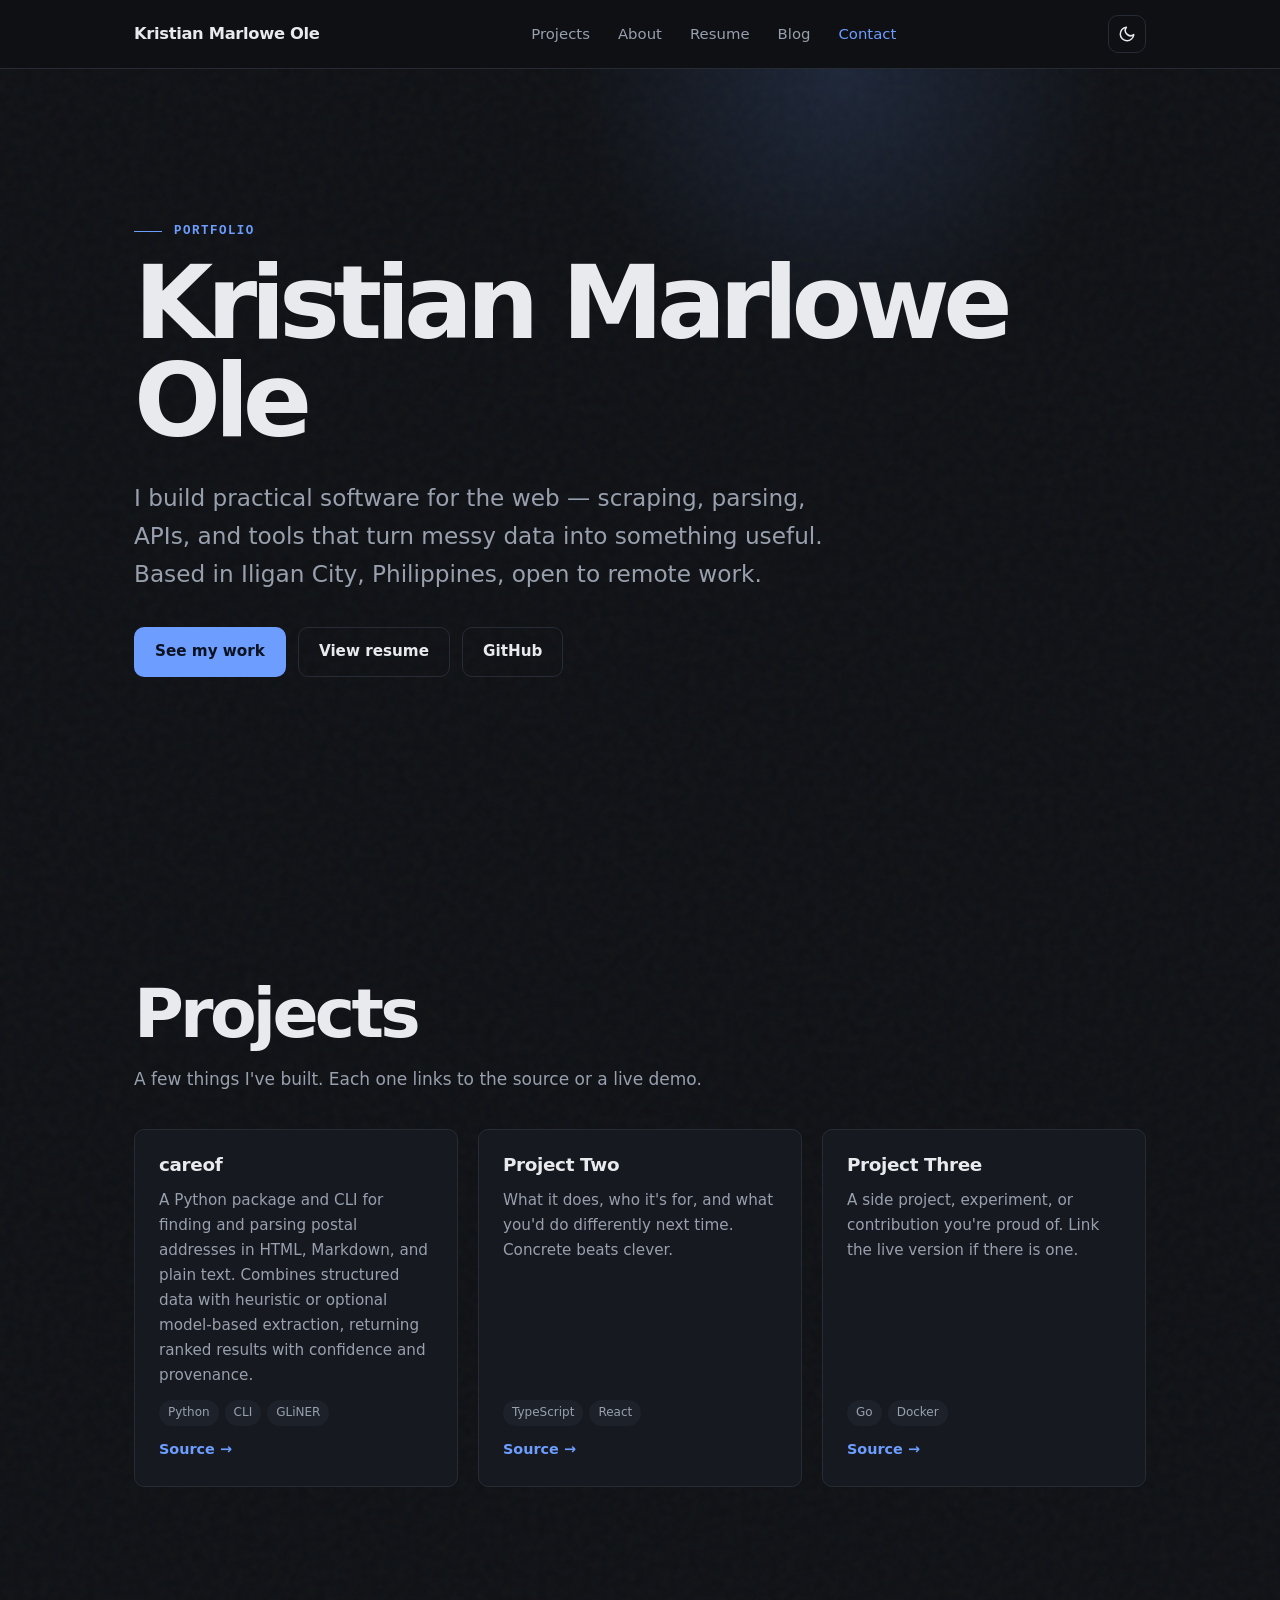
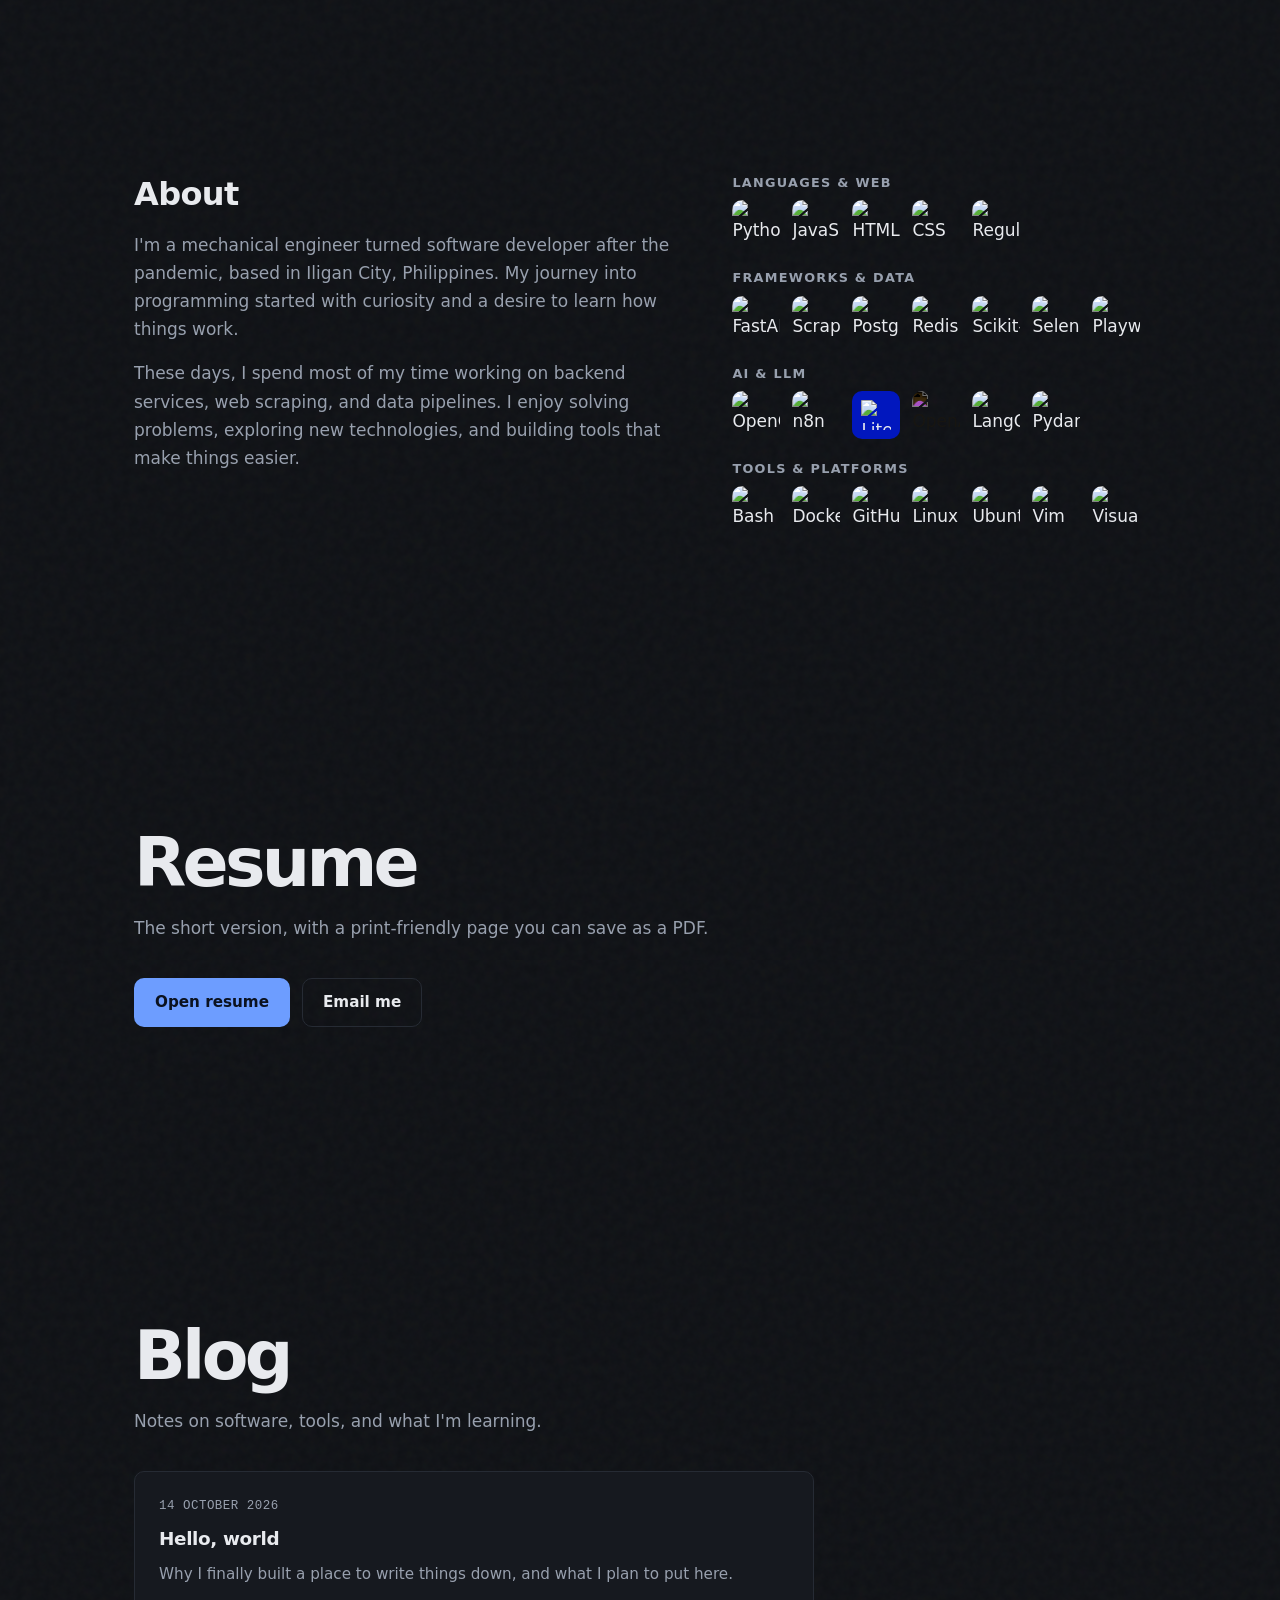
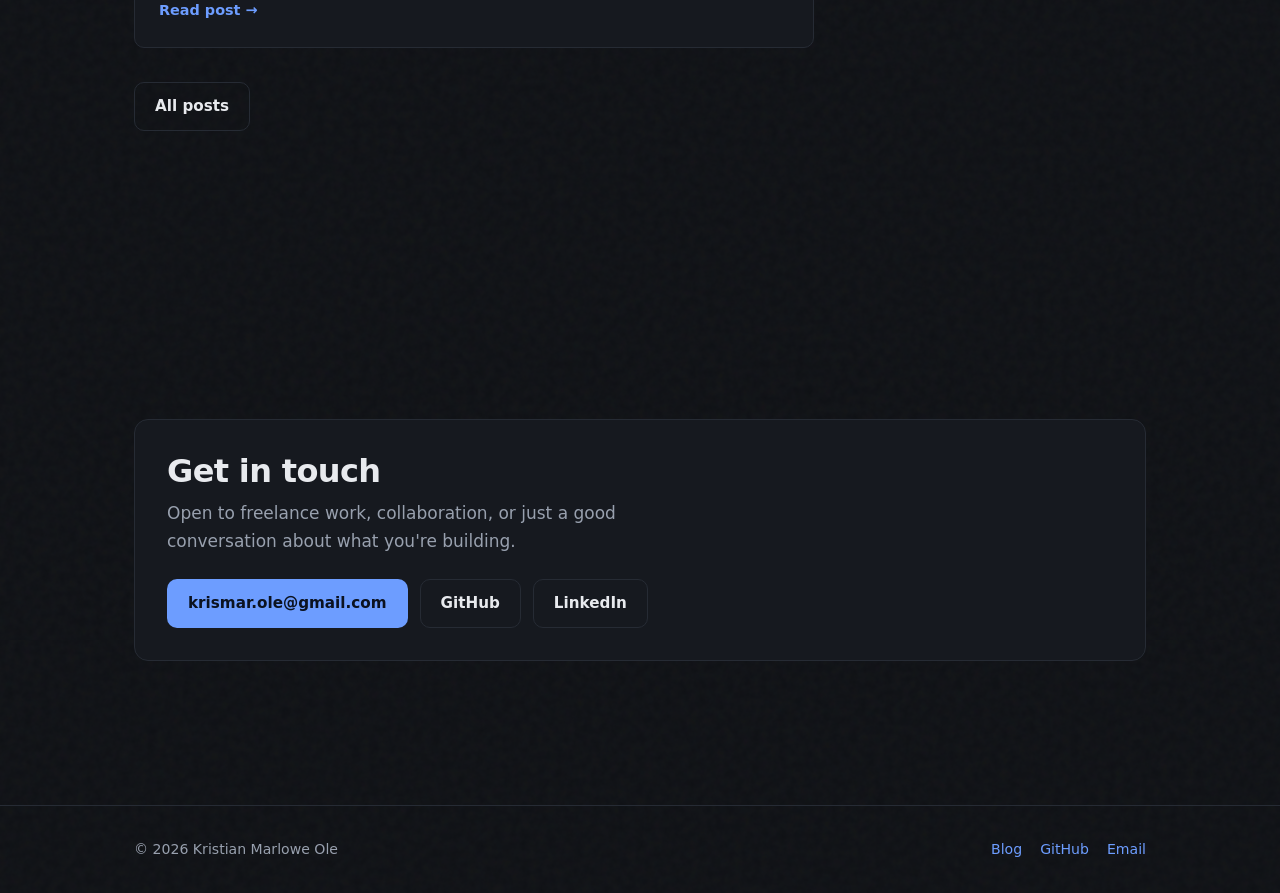
==== index.html @ 35a1bc64 "added about text" ====
<!doctype html>
<html lang="en">
  <head>
    <meta charset="utf-8" />
    <meta name="viewport" content="width=device-width, initial-scale=1" />
    <title>Kristian Marlowe Ole — Portfolio</title>
    <meta
      name="description"
      content="TODO: one sentence about what you do, for search results and link previews."
    />
    <meta name="color-scheme" content="light dark" />
    <!-- Open Graph tags make shared links look right. Update url after deploying. -->
    <meta property="og:title" content="Kristian Marlowe Ole — Portfolio" />
    <meta
      property="og:description"
      content="TODO: one sentence about what you do."
    />
    <meta property="og:type" content="website" />
    <link rel="stylesheet" href="assets/css/style.css?v=skills-ai" />
    <!-- Sets the theme before paint so dark mode doesn't flash white. -->
    <script>
      (function () {
        try {
          var stored = localStorage.getItem("theme");
          var dark = stored ? stored === "dark" : true;
          document.documentElement.setAttribute(
            "data-theme",
            dark ? "dark" : "light"
          );
        } catch (e) {
          document.documentElement.setAttribute("data-theme", "dark");
        }
      })();
    </script>
  </head>
  <body>
    <a class="skip-link" href="#main">Skip to content</a>

    <header class="site-header">
      <div class="container">
        <a class="brand" href="index.html">Kristian Marlowe Ole</a>

        <nav class="nav" id="nav" aria-label="Main">
          <a href="#projects">Projects</a>
          <a href="#about">About</a>
          <a href="#resume">Resume</a>
          <a href="#blog">Blog</a>
          <a href="#contact">Contact</a>
        </nav>

        <div class="header-tools">
          <button class="icon-button theme-toggle" type="button" aria-label="Toggle theme">
            <svg class="sun" width="18" height="18" viewBox="0 0 24 24" fill="none" stroke="currentColor" stroke-width="2" stroke-linecap="round" aria-hidden="true">
              <circle cx="12" cy="12" r="4" />
              <path d="M12 2v2M12 20v2M4.9 4.9l1.4 1.4M17.7 17.7l1.4 1.4M2 12h2M20 12h2M4.9 19.1l1.4-1.4M17.7 6.3l1.4-1.4" />
            </svg>
            <svg class="moon" width="18" height="18" viewBox="0 0 24 24" fill="none" stroke="currentColor" stroke-width="2" stroke-linecap="round" stroke-linejoin="round" aria-hidden="true">
              <path d="M21 12.8A9 9 0 1 1 11.2 3a7 7 0 0 0 9.8 9.8Z" />
            </svg>
          </button>
          <button
            class="icon-button nav-toggle"
            type="button"
            aria-expanded="false"
            aria-controls="nav"
            aria-label="Toggle menu"
          >
            <svg width="18" height="18" viewBox="0 0 24 24" fill="none" stroke="currentColor" stroke-width="2" stroke-linecap="round" aria-hidden="true">
              <path d="M3 6h18M3 12h18M3 18h18" />
            </svg>
          </button>
        </div>
      </div>
    </header>

    <main id="main">
      <!-- ============ HERO ============ -->
      <section class="hero">
        <div class="container">
          <span class="eyebrow">Portfolio</span>
          <h1>Kristian Marlowe Ole</h1>
          <p class="lede">
            I build practical software for the web — scraping, parsing, APIs,
            and tools that turn messy data into something useful. Based in
            Iligan City, Philippines, open to remote work.
          </p>
          <div class="hero-actions">
            <a class="btn btn-primary" href="#projects">See my work</a>
            <a class="btn btn-ghost" href="resume.html">View resume</a>
            <!-- TODO: point at your profile -->
            <a class="btn btn-ghost" href="https://github.com/your-username">GitHub</a>
          </div>
        </div>
      </section>

      <!-- ============ PROJECTS ============ -->
      <section class="section" id="projects">
        <div class="container">
          <div class="section-head">
            <h2>Projects</h2>
            <p>
              A few things I've built. Each one links to the source or a live
              demo.
            </p>
          </div>

          <div class="grid">
            <!-- TODO: replace the remaining example cards with real projects. -->
            <article class="card">
              <h3>
                <a href="https://github.com/bisdak/careof">
                  careof
                </a>
              </h3>
              <p>
                A Python package and CLI for finding and parsing postal
                addresses in HTML, Markdown, and plain text. Combines
                structured data with heuristic or optional model-based
                extraction, returning ranked results with confidence and
                provenance.
              </p>
              <ul class="tags">
                <li>Python</li>
                <li>CLI</li>
                <li>GLiNER</li>
              </ul>
              <div class="card-meta">
                <a class="card-link" href="https://github.com/bisdak/careof">Source →</a>
              </div>
            </article>

            <article class="card">
              <h3>
                <a href="https://github.com/your-username/project-two">
                  Project Two
                </a>
              </h3>
              <p>
                What it does, who it's for, and what you'd do differently next
                time. Concrete beats clever.
              </p>
              <ul class="tags">
                <li>TypeScript</li>
                <li>React</li>
              </ul>
              <div class="card-meta">
                <a class="card-link" href="https://github.com/your-username/project-two">Source →</a>
              </div>
            </article>

            <article class="card">
              <h3>
                <a href="https://github.com/your-username/project-three">
                  Project Three
                </a>
              </h3>
              <p>
                A side project, experiment, or contribution you're proud of.
                Link the live version if there is one.
              </p>
              <ul class="tags">
                <li>Go</li>
                <li>Docker</li>
              </ul>
              <div class="card-meta">
                <a class="card-link" href="https://github.com/your-username/project-three">Source →</a>
              </div>
            </article>
          </div>
        </div>
      </section>

      <!-- ============ ABOUT ============ -->
      <section class="section" id="about">
        <div class="container">
          <div class="about-grid">
            <div>
              <h2>About</h2>
              <!-- TODO: two short paragraphs. Where you are, what you're
                   working on, what you're learning. Skip the buzzwords. -->
              <p style="margin-top: 18px">
                I'm a mechanical engineer turned software developer after the pandemic, based in Iligan City, Philippines. 
                My journey into programming started with curiosity and a desire to learn how things work.
              </p>
              <p>
                These days, I spend most of my time working on backend services, web scraping, and data pipelines. 
                I enjoy solving problems, exploring new technologies, and building tools that make things easier.
              </p>
            </div>

            <div>
              <div class="skill-group">
                <h3>Languages &amp; web</h3>
                <ul class="skill-icons" aria-label="Languages and web technologies">
                  <li><img src="https://skillicons.dev/icons?i=py&amp;theme=dark" alt="Python" title="Python" width="48" height="48" loading="lazy" /></li>
                  <li><img src="https://skillicons.dev/icons?i=js&amp;theme=dark" alt="JavaScript" title="JavaScript" width="48" height="48" loading="lazy" /></li>
                  <li><img src="https://skillicons.dev/icons?i=html&amp;theme=dark" alt="HTML" title="HTML" width="48" height="48" loading="lazy" /></li>
                  <li><img src="https://skillicons.dev/icons?i=css&amp;theme=dark" alt="CSS" title="CSS" width="48" height="48" loading="lazy" /></li>
                  <li><img src="https://skillicons.dev/icons?i=regex&amp;theme=dark" alt="Regular expressions" title="Regular expressions" width="48" height="48" loading="lazy" /></li>
                </ul>
              </div>
              <div class="skill-group">
                <h3>Frameworks &amp; data</h3>
                <ul class="skill-icons" aria-label="Frameworks and data tools">
                  <li><img src="https://skillicons.dev/icons?i=fastapi&amp;theme=dark" alt="FastAPI" title="FastAPI" width="48" height="48" loading="lazy" /></li>
                  <li><img src="https://cdn.simpleicons.org/scrapy/60A839" alt="Scrapy" title="Scrapy" width="48" height="48" loading="lazy" /></li>
                  <li><img src="https://skillicons.dev/icons?i=postgres&amp;theme=dark" alt="PostgreSQL" title="PostgreSQL" width="48" height="48" loading="lazy" /></li>
                  <li><img src="https://skillicons.dev/icons?i=redis&amp;theme=dark" alt="Redis" title="Redis" width="48" height="48" loading="lazy" /></li>
                  <li><img src="https://skillicons.dev/icons?i=sklearn&amp;theme=dark" alt="Scikit-learn" title="Scikit-learn" width="48" height="48" loading="lazy" /></li>
                  <li><img src="https://skillicons.dev/icons?i=selenium&amp;theme=dark" alt="Selenium" title="Selenium" width="48" height="48" loading="lazy" /></li>
                  <li><img src="https://skills.syvixor.com/api/icons?i=playwright" alt="Playwright" title="Playwright" width="48" height="48" loading="lazy" /></li>
                </ul>
              </div>
              <div class="skill-group">
                <h3>AI &amp; LLM</h3>
                <ul class="skill-icons" aria-label="AI and large language model technologies">
                  <li><img src="https://cdn.simpleicons.org/opencode/ffffff" alt="OpenCode" title="OpenCode" width="48" height="48" loading="lazy" /></li>
                  <li><img src="https://cdn.simpleicons.org/n8n/EA4B71" alt="n8n" title="n8n" width="48" height="48" loading="lazy" /></li>
                  <li><img class="litellm-icon" src="https://cdn.prod.website-files.com/69eb241da3f923869c226875/6abe9abd89ce9ed7f03b0683_litellm-monogram-white.svg" alt="LiteLLM" title="LiteLLM" width="48" height="48" loading="lazy" /></li>
                  <li><img class="openai-icon" src="https://cdn.jsdelivr.net/npm/bootstrap-icons@1.13.1/icons/openai.svg" alt="OpenAI" title="OpenAI" width="48" height="48" loading="lazy" /></li>
                  <li><img src="https://cdn.simpleicons.org/langchain/7FC8FF" alt="LangChain" title="LangChain" width="48" height="48" loading="lazy" /></li>
                  <li><img src="https://cdn.simpleicons.org/pydantic/E92063" alt="Pydantic" title="Pydantic" width="48" height="48" loading="lazy" /></li>
                </ul>
              </div>
              <div class="skill-group">
                <h3>Tools &amp; platforms</h3>
                <ul class="skill-icons" aria-label="Tools and platforms">
                  <li><img src="https://skillicons.dev/icons?i=bash&amp;theme=dark" alt="Bash" title="Bash" width="48" height="48" loading="lazy" /></li>
                  <li><img src="https://skillicons.dev/icons?i=docker&amp;theme=dark" alt="Docker" title="Docker" width="48" height="48" loading="lazy" /></li>
                  <li><img src="https://skillicons.dev/icons?i=github&amp;theme=dark" alt="GitHub" title="GitHub" width="48" height="48" loading="lazy" /></li>
                  <li><img src="https://skillicons.dev/icons?i=linux&amp;theme=dark" alt="Linux" title="Linux" width="48" height="48" loading="lazy" /></li>
                  <li><img src="https://skillicons.dev/icons?i=ubuntu&amp;theme=dark" alt="Ubuntu" title="Ubuntu" width="48" height="48" loading="lazy" /></li>
                  <li><img src="https://skillicons.dev/icons?i=vim&amp;theme=dark" alt="Vim" title="Vim" width="48" height="48" loading="lazy" /></li>
                  <li><img src="https://skillicons.dev/icons?i=vscode&amp;theme=dark" alt="Visual Studio Code" title="Visual Studio Code" width="48" height="48" loading="lazy" /></li>
                </ul>
              </div>
            </div>
          </div>
        </div>
      </section>

      <!-- ============ RESUME ============ -->
      <section class="section" id="resume">
        <div class="container">
          <div class="section-head">
            <h2>Resume</h2>
            <p>
              The short version, with a print-friendly page you can save as a
              PDF.
            </p>
          </div>
          <div class="hero-actions" style="margin-top: 0">
            <a class="btn btn-primary" href="resume.html">Open resume</a>
            <a class="btn btn-ghost" href="mailto:you@example.com">Email me</a>
          </div>
        </div>
      </section>

      <!-- ============ BLOG ============ -->
      <section class="section" id="blog">
        <div class="container">
          <div class="section-head">
            <h2>Blog</h2>
            <p>Notes on software, tools, and what I'm learning.</p>
          </div>
          <article class="card blog-preview">
            <span class="post-date">14 October 2026</span>
            <h3><a href="blog/posts/hello-world.html">Hello, world</a></h3>
            <p>
              Why I finally built a place to write things down, and what I plan
              to put here.
            </p>
            <div class="card-meta">
              <a class="card-link" href="blog/posts/hello-world.html">Read post →</a>
            </div>
          </article>
          <div class="hero-actions">
            <a class="btn btn-ghost" href="blog/index.html">All posts</a>
          </div>
        </div>
      </section>

      <!-- ============ CONTACT ============ -->
      <section class="section" id="contact">
        <div class="container">
          <div class="contact-box">
            <div>
              <h2>Get in touch</h2>
              <p>
                Open to freelance work, collaboration, or just a good
                conversation about what you're building.
              </p>
            </div>
            <div class="hero-actions" style="margin-top: 0">
              <!-- TODO: your real email and profile links -->
              <a class="btn btn-primary" href="mailto:krismar.ole@gmail.com">krismar.ole@gmail.com</a>
              <a class="btn btn-ghost" href="https://github.com/bisdak/" target="_blank" rel="noopener noreferrer">GitHub</a>
              <a class="btn btn-ghost" href="https://www.linkedin.com/in/kristian-marlowe-ole/" target="_blank" rel="noopener noreferrer">LinkedIn</a>
            </div>
          </div>
        </div>
      </section>
    </main>

    <footer class="site-footer">
      <div class="container">
        <p>© <span data-year>2026</span> Kristian Marlowe Ole</p>
        <div class="footer-links">
          <a href="#blog">Blog</a>
          <a href="https://github.com/bisdak/" target="_blank" rel="noopener noreferrer">GitHub</a>
          <a href="mailto:krismar.ole@gmail.com">Email</a>
        </div>
      </div>
    </footer>

    <script src="assets/js/main.js"></script>
  </body>
</html>
---- assets/css/style.css ----
/* ==========================================================================
   Portfolio — global styles
   Change the colours in :root and the whole site follows.
   ========================================================================== */

:root {
  --bg: #ffffff;
  --surface: #f7f8fa;
  --surface-2: #eceef2;
  --text: #14161a;
  --muted: #5b6270;
  --border: #e3e6eb;
  --accent: #2563eb;
  --accent-contrast: #ffffff;
  --accent-soft: rgba(37, 99, 235, 0.12);
  --shadow: 0 1px 2px rgba(16, 24, 40, 0.06), 0 10px 30px rgba(16, 24, 40, 0.07);
  --radius: 14px;
  --max: 1060px;
  --font: ui-sans-serif, system-ui, -apple-system, "Segoe UI", Roboto,
    Helvetica, Arial, sans-serif;
  --mono: ui-monospace, SFMono-Regular, "SF Mono", Menlo, Consolas, monospace;
  color-scheme: light;
}

html[data-theme="dark"] {
  --bg: #0e1014;
  --surface: #16191f;
  --surface-2: #1d2129;
  --text: #e8eaee;
  --muted: #98a0ae;
  --border: #262b34;
  --accent: #6d9dff;
  --accent-contrast: #0b1220;
  --accent-soft: rgba(109, 157, 255, 0.15);
  --shadow: 0 1px 2px rgba(0, 0, 0, 0.4), 0 12px 34px rgba(0, 0, 0, 0.45);
  color-scheme: dark;
}

/* ---------- reset ---------- */

*,
*::before,
*::after {
  box-sizing: border-box;
}

* {
  margin: 0;
}

html {
  scroll-behavior: smooth;
  scroll-padding-top: 88px;
}

body {
  font-family: var(--font);
  font-size: 17px;
  line-height: 1.65;
  color: var(--text);
  background: var(--bg);
  background-image: url("data:image/svg+xml,%3Csvg xmlns='http://www.w3.org/2000/svg' viewBox='0 0 180 180'%3E%3Cfilter id='n'%3E%3CfeTurbulence type='fractalNoise' baseFrequency='.8' numOctaves='3' stitchTiles='stitch'/%3E%3C/filter%3E%3Crect width='100%25' height='100%25' filter='url(%23n)' opacity='.035'/%3E%3C/svg%3E");
  -webkit-font-smoothing: antialiased;
  text-rendering: optimizeLegibility;
}

img,
svg {
  display: block;
  max-width: 100%;
}

a {
  color: var(--accent);
  text-decoration: none;
}

a:hover {
  text-decoration: underline;
  text-underline-offset: 3px;
}

:focus-visible {
  outline: 2px solid var(--accent);
  outline-offset: 3px;
  border-radius: 6px;
}

h1,
h2,
h3 {
  line-height: 1.2;
  letter-spacing: -0.02em;
  font-weight: 700;
}

h1 {
  font-size: clamp(2.3rem, 6vw, 3.6rem);
}

h2 {
  font-size: clamp(1.5rem, 3.4vw, 2rem);
}

h3 {
  font-size: 1.15rem;
}

/* ---------- layout ---------- */

.container {
  width: 100%;
  max-width: var(--max);
  margin-inline: auto;
  padding-inline: 24px;
}

.section {
  padding-block: clamp(88px, 12vw, 144px);
}

.section.reveal-pending {
  opacity: 0;
  transform: translateY(24px);
  transition: opacity 0.6s ease, transform 0.6s ease;
}

.section.reveal-pending.is-visible {
  opacity: 1;
  transform: translateY(0);
}

@media (prefers-reduced-motion: reduce) {
  .section.reveal-pending {
    opacity: 1;
    transform: none;
    transition: none;
  }
}

.section-head {
  max-width: 620px;
  margin-bottom: 36px;
}

.section-head p {
  color: var(--muted);
  margin-top: 10px;
}

.section-head h2 {
  font-size: clamp(2.4rem, 6vw, 4.25rem);
  letter-spacing: -0.055em;
}

.eyebrow {
  display: inline-block;
  font-size: 0.78rem;
  font-weight: 600;
  letter-spacing: 0.12em;
  text-transform: uppercase;
  color: var(--accent);
  margin-bottom: 12px;
}

.skip-link {
  position: absolute;
  left: -9999px;
  top: 12px;
  z-index: 100;
  background: var(--bg);
  border: 1px solid var(--border);
  padding: 10px 16px;
  border-radius: 8px;
}

.skip-link:focus {
  left: 24px;
}

/* ---------- header ---------- */

.site-header {
  position: sticky;
  top: 0;
  z-index: 50;
  background: color-mix(in srgb, var(--bg) 82%, transparent);
  backdrop-filter: blur(12px);
  border-bottom: 1px solid var(--border);
}

.site-header .container {
  display: flex;
  align-items: center;
  justify-content: space-between;
  gap: 16px;
  min-height: 68px;
}

.brand {
  font-weight: 700;
  letter-spacing: -0.02em;
  color: var(--text);
  font-size: 1.02rem;
}

.brand:hover {
  text-decoration: none;
  color: var(--accent);
}

.nav {
  display: flex;
  align-items: center;
  gap: 4px;
}

.nav a {
  color: var(--muted);
  font-size: 0.93rem;
  font-weight: 500;
  padding: 8px 12px;
  border-radius: 8px;
}

.nav a:hover {
  color: var(--text);
  background: var(--surface);
  text-decoration: none;
}

.nav a[aria-current="page"],
.nav a.is-active {
  color: var(--accent);
}

.header-tools {
  display: flex;
  align-items: center;
  gap: 8px;
}

.icon-button {
  display: inline-grid;
  place-items: center;
  width: 38px;
  height: 38px;
  border: 1px solid var(--border);
  border-radius: 10px;
  background: var(--bg);
  color: var(--text);
  cursor: pointer;
  transition: background 0.15s ease, border-color 0.15s ease;
}

.icon-button:hover {
  background: var(--surface);
}

.theme-toggle .moon {
  display: none;
}

html[data-theme="dark"] .theme-toggle .moon {
  display: block;
}

html[data-theme="dark"] .theme-toggle .sun {
  display: none;
}

.nav-toggle {
  display: none;
}

/* ---------- hero ---------- */

.hero {
  display: grid;
  align-items: center;
  min-height: min(760px, calc(100svh - 68px));
  padding-block: clamp(88px, 12vw, 150px);
  position: relative;
  overflow: hidden;
}

.hero::after {
  content: "";
  position: absolute;
  inset: -40% 10% auto auto;
  width: 620px;
  height: 620px;
  background: radial-gradient(circle, var(--accent-soft), transparent 62%);
  pointer-events: none;
  z-index: -1;
}

.hero .container {
  position: relative;
}

.hero .eyebrow {
  display: flex;
  align-items: center;
  gap: 12px;
  font-family: var(--mono);
}

.hero .eyebrow::before {
  content: "";
  width: 28px;
  height: 1px;
  background: currentColor;
}

.hero h1 {
  max-width: 14ch;
  font-size: clamp(3.2rem, 8vw, 7rem);
  line-height: 0.96;
  letter-spacing: -0.065em;
}

.hero p.lede {
  font-size: clamp(1.15rem, 2.2vw, 1.45rem);
  color: var(--muted);
  max-width: 48ch;
  margin-top: 28px;
}

.hero-actions {
  display: flex;
  flex-wrap: wrap;
  gap: 12px;
  margin-top: 34px;
}

/* ---------- buttons ---------- */

.btn {
  display: inline-flex;
  align-items: center;
  justify-content: center;
  gap: 8px;
  padding: 11px 20px;
  border-radius: 10px;
  border: 1px solid transparent;
  font-size: 0.95rem;
  font-weight: 600;
  cursor: pointer;
  transition: transform 0.15s ease, background 0.15s ease, border-color 0.15s ease;
}

.btn:hover {
  text-decoration: none;
  transform: translateY(-1px);
}

.btn-primary {
  background: var(--accent);
  color: var(--accent-contrast);
}

.btn-primary:hover {
  filter: brightness(1.06);
}

.btn-ghost {
  background: transparent;
  color: var(--text);
  border-color: var(--border);
}

.btn-ghost:hover {
  background: var(--surface);
}

/* ---------- cards ---------- */

.grid {
  display: grid;
  gap: 20px;
  grid-template-columns: repeat(auto-fit, minmax(280px, 1fr));
}

.card {
  display: flex;
  flex-direction: column;
  gap: 12px;
  padding: 24px;
  background: var(--surface);
  border: 1px solid var(--border);
  border-radius: 10px;
  transition: transform 0.18s ease, box-shadow 0.18s ease, border-color 0.18s ease;
}

.card:hover {
  transform: translateY(-3px);
  box-shadow: var(--shadow);
  border-color: color-mix(in srgb, var(--accent) 35%, var(--border));
}

.blog-preview {
  max-width: 680px;
}

.card h3 a {
  color: var(--text);
}

.card h3 a:hover {
  color: var(--accent);
  text-decoration: none;
}

.card p {
  color: var(--muted);
  font-size: 0.95rem;
  flex: 1;
}

.card-meta {
  display: flex;
  flex-wrap: wrap;
  align-items: center;
  gap: 8px;
  font-size: 0.8rem;
  color: var(--muted);
}

.tags {
  display: flex;
  flex-wrap: wrap;
  gap: 6px;
  list-style: none;
  padding: 0;
}

.tags li {
  font-size: 0.75rem;
  font-weight: 500;
  padding: 3px 9px;
  border-radius: 999px;
  background: var(--surface-2);
  color: var(--muted);
}

.card-link {
  font-size: 0.9rem;
  font-weight: 600;
}

/* ---------- about ---------- */

.about-grid {
  display: grid;
  gap: 40px;
  grid-template-columns: 1.35fr 1fr;
  align-items: start;
}

.about-grid p + p {
  margin-top: 16px;
}

.about-grid p {
  color: var(--muted);
}

.skill-group + .skill-group {
  margin-top: 22px;
}

.skill-group h3 {
  font-size: 0.8rem;
  text-transform: uppercase;
  letter-spacing: 0.1em;
  color: var(--muted);
  margin-bottom: 10px;
}

.skill-icons {
  display: flex;
  flex-wrap: wrap;
  gap: 12px;
  list-style: none;
  padding: 0;
}

.skill-icons li,
.skill-icons img {
  width: 48px;
  height: 48px;
}

.skill-icons img {
  border-radius: 10px;
  transition: transform 0.18s ease;
}

.skill-icons img:hover {
  transform: translateY(-3px);
}

html[data-theme="dark"] .skill-icons img.openai-icon {
  filter: invert(1);
}

.skill-icons img.litellm-icon {
  background: #0117be;
  object-fit: contain;
  padding: 9px;
}

/* ---------- contact ---------- */

.contact-box {
  display: flex;
  flex-wrap: wrap;
  align-items: center;
  justify-content: space-between;
  gap: 24px;
  padding: 32px;
  border: 1px solid var(--border);
  border-radius: var(--radius);
  background: var(--surface);
}

.contact-box p {
  color: var(--muted);
  margin-top: 8px;
  max-width: 46ch;
}

/* ---------- footer ---------- */

.site-footer {
  border-top: 1px solid var(--border);
  padding-block: 32px;
  font-size: 0.88rem;
  color: var(--muted);
}

.site-footer .container {
  display: flex;
  flex-wrap: wrap;
  gap: 12px 24px;
  align-items: center;
  justify-content: space-between;
}

.footer-links {
  display: flex;
  gap: 18px;
}

/* ---------- blog list ---------- */

.post-list {
  list-style: none;
  padding: 0;
  display: grid;
  gap: 4px;
}

.post-item {
  border-bottom: 1px solid var(--border);
}

.post-item a {
  display: block;
  padding: 22px 4px;
  color: inherit;
}

.post-item a:hover {
  text-decoration: none;
}

.post-item h2 {
  font-size: 1.2rem;
  letter-spacing: -0.01em;
}

.post-item a:hover h2 {
  color: var(--accent);
}

.post-item p {
  color: var(--muted);
  font-size: 0.94rem;
  margin-top: 6px;
}

.post-date {
  font-family: var(--mono);
  font-size: 0.78rem;
  color: var(--muted);
  text-transform: uppercase;
  letter-spacing: 0.04em;
}

.empty-state {
  color: var(--muted);
  padding: 24px 0;
}

/* ---------- article prose ---------- */

.article {
  max-width: 720px;
  margin-inline: auto;
  padding-block: 64px 96px;
}

.article-header {
  margin-bottom: 40px;
  padding-bottom: 24px;
  border-bottom: 1px solid var(--border);
}

.article-header h1 {
  font-size: clamp(1.9rem, 4.6vw, 2.7rem);
  margin-top: 10px;
}

.prose > * + * {
  margin-top: 1.15em;
}

.prose h2 {
  font-size: 1.4rem;
  margin-top: 2em;
}

.prose h3 {
  font-size: 1.1rem;
  margin-top: 1.6em;
}

.prose ul,
.prose ol {
  padding-left: 1.3em;
}

.prose li + li {
  margin-top: 0.4em;
}

.prose blockquote {
  border-left: 3px solid var(--accent);
  padding-left: 18px;
  color: var(--muted);
  font-style: italic;
}

.prose code {
  font-family: var(--mono);
  font-size: 0.88em;
  background: var(--surface-2);
  padding: 2px 6px;
  border-radius: 5px;
}

.prose pre {
  background: var(--surface-2);
  border: 1px solid var(--border);
  border-radius: 10px;
  padding: 16px;
  overflow-x: auto;
}

.prose pre code {
  background: none;
  padding: 0;
}

.prose img {
  border-radius: 10px;
  border: 1px solid var(--border);
}

.back-link {
  display: inline-block;
  font-size: 0.9rem;
  font-weight: 500;
  margin-bottom: 24px;
}

/* ---------- resume ---------- */

.resume {
  max-width: 820px;
  margin-inline: auto;
  padding-block: 56px 80px;
}

.resume h1 {
  font-size: 2rem;
}

.resume-contact {
  color: var(--muted);
  font-size: 0.92rem;
  margin-top: 8px;
}

.resume-block {
  margin-top: 36px;
}

.resume-block > h2 {
  font-size: 0.82rem;
  text-transform: uppercase;
  letter-spacing: 0.12em;
  color: var(--muted);
  padding-bottom: 8px;
  border-bottom: 1px solid var(--border);
  margin-bottom: 18px;
}

.resume-entry + .resume-entry {
  margin-top: 20px;
}

.resume-entry-head {
  display: flex;
  flex-wrap: wrap;
  justify-content: space-between;
  gap: 4px 16px;
  align-items: baseline;
}

.resume-entry-head strong {
  font-size: 1rem;
}

.resume-entry-head span {
  font-family: var(--mono);
  font-size: 0.78rem;
  color: var(--muted);
}

.resume-entry p {
  color: var(--muted);
  font-size: 0.94rem;
  margin-top: 4px;
}

.resume-entry ul {
  color: var(--muted);
  font-size: 0.94rem;
  margin-top: 6px;
  padding-left: 1.2em;
}

/* ---------- print ---------- */

@media print {
  .site-header,
  .site-footer,
  .no-print,
  .hero::after {
    display: none !important;
  }

  html,
  body {
    background: #fff !important;
    color: #000 !important;
    font-size: 11.5pt;
  }

  .container,
  .resume {
    max-width: none;
    padding: 0;
    margin: 0;
  }

  .resume {
    padding-block: 0;
  }

  a {
    color: #000;
    text-decoration: none;
  }

  .resume-block {
    margin-top: 18px;
    break-inside: avoid;
  }

  .resume-entry {
    break-inside: avoid;
  }
}

/* ---------- responsive ---------- */

@media (max-width: 820px) {
  .about-grid {
    grid-template-columns: 1fr;
  }

  .nav-toggle {
    display: inline-grid;
  }

  .nav {
    position: absolute;
    top: 100%;
    left: 0;
    right: 0;
    flex-direction: column;
    align-items: stretch;
    gap: 2px;
    padding: 12px 24px 18px;
    background: var(--bg);
    border-bottom: 1px solid var(--border);
    display: none;
  }

  .nav.is-open {
    display: flex;
  }

  .nav a {
    padding: 11px 12px;
  }

  .section {
    padding-block: 64px;
  }

  .contact-box {
    padding: 24px;
  }
}

@media (prefers-reduced-motion: reduce) {
  html {
    scroll-behavior: auto;
  }

  *,
  *::before,
  *::after {
    animation-duration: 0.01ms !important;
    transition-duration: 0.01ms !important;
  }
}
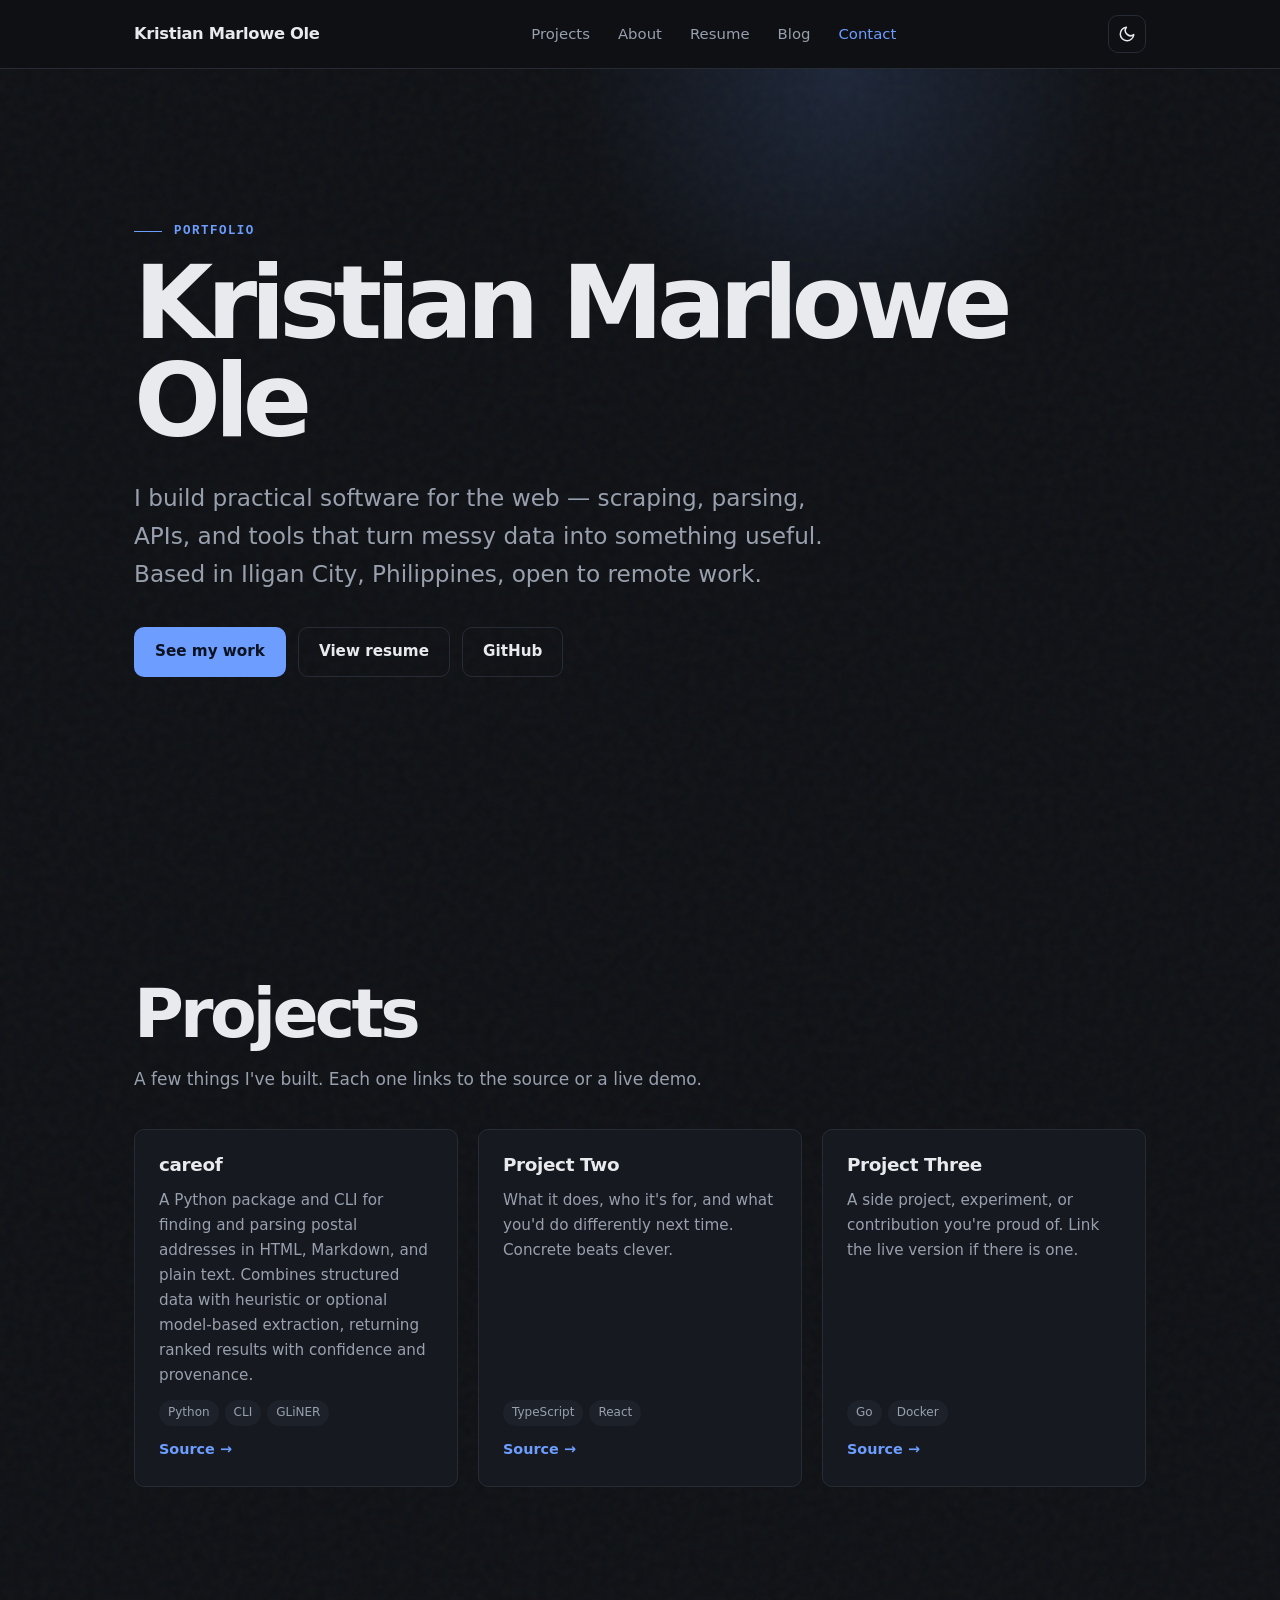
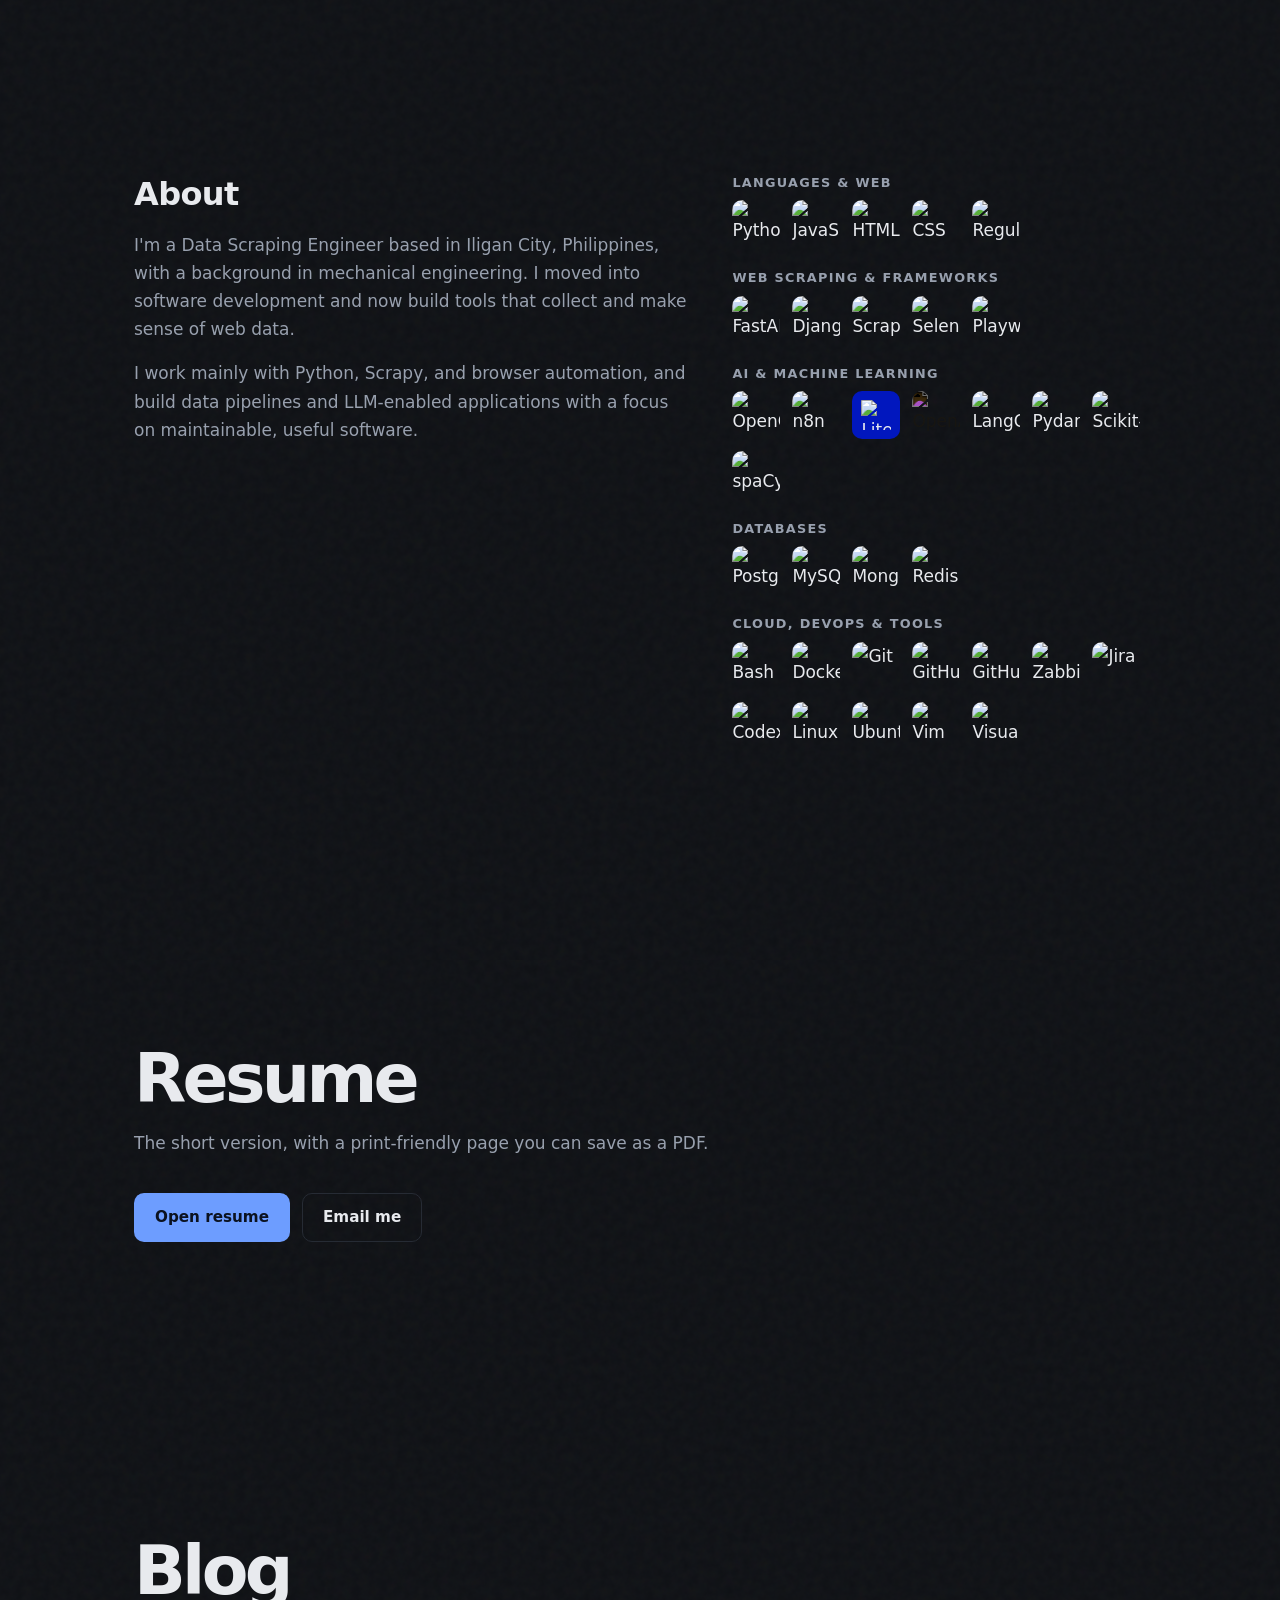
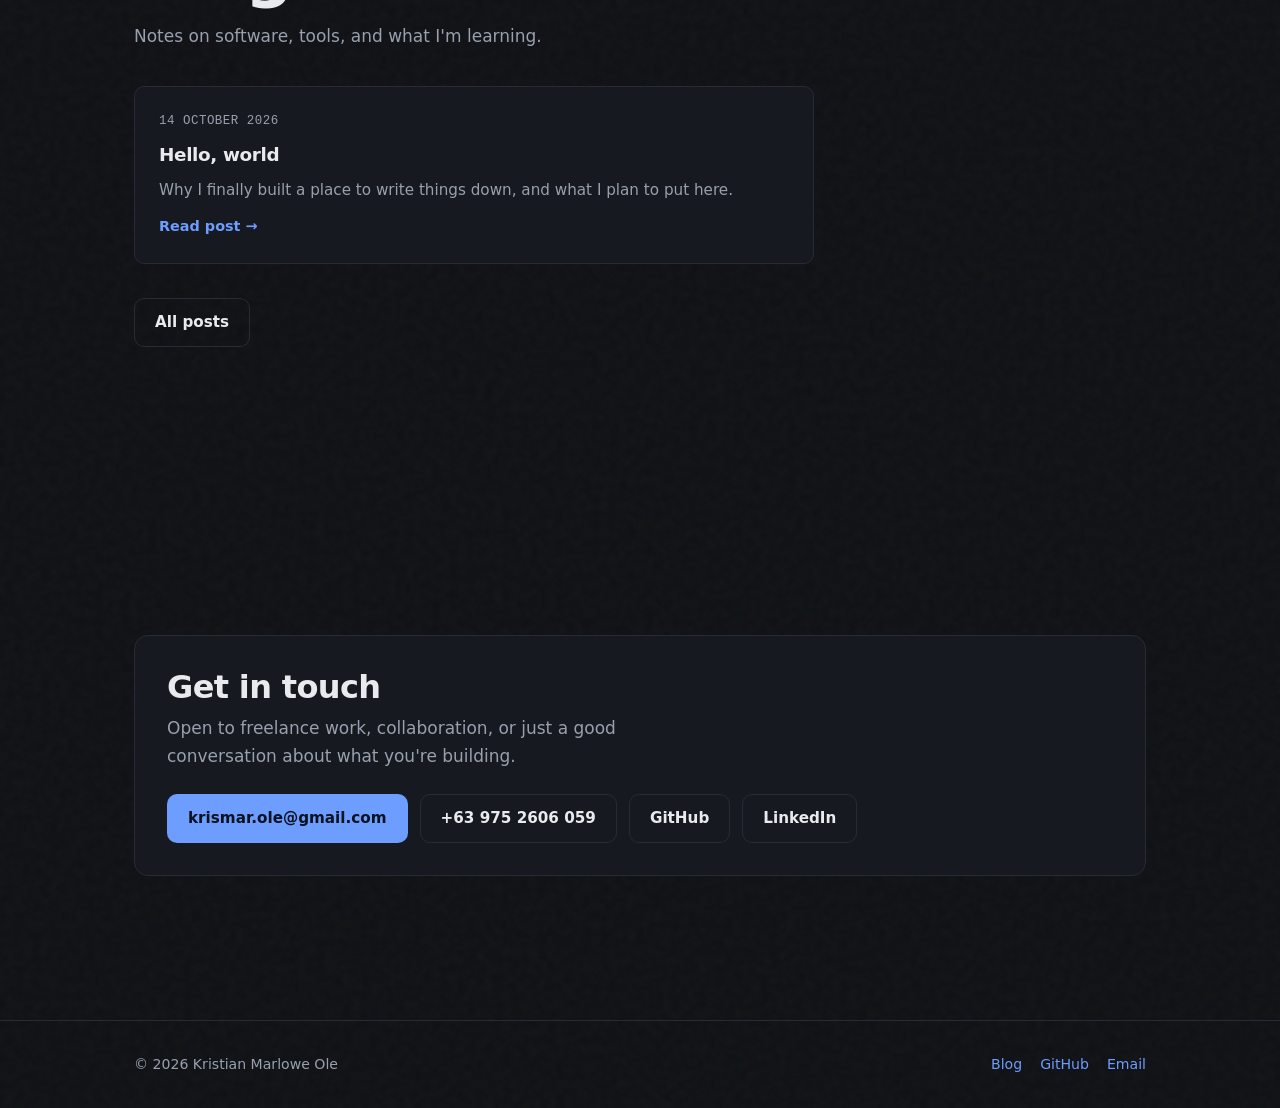
==== commit 8ea2b8e7: "update resume" ====
--- a/index.html
+++ b/index.html
@@ -176,15 +176,16 @@
           <div class="about-grid">
             <div>
               <h2>About</h2>
-              <!-- TODO: two short paragraphs. Where you are, what you're
-                   working on, what you're learning. Skip the buzzwords. -->
               <p style="margin-top: 18px">
-                I'm a mechanical engineer turned software developer after the pandemic, based in Iligan City, Philippines. 
-                My journey into programming started with curiosity and a desire to learn how things work.
-              </p>
-              <p>
-                These days, I spend most of my time working on backend services, web scraping, and data pipelines. 
-                I enjoy solving problems, exploring new technologies, and building tools that make things easier.
+                I'm a Data Scraping Engineer based in Iligan City, Philippines,
+                with a background in mechanical engineering. I moved into
+                software development and now build tools that collect and make
+                sense of web data.
+              </p>
+              <p>
+                I work mainly with Python, Scrapy, and browser automation, and
+                build data pipelines and LLM-enabled applications with a focus
+                on maintainable, useful software.
               </p>
             </div>
 
@@ -200,34 +201,48 @@
                 </ul>
               </div>
               <div class="skill-group">
-                <h3>Frameworks &amp; data</h3>
-                <ul class="skill-icons" aria-label="Frameworks and data tools">
+                <h3>Web scraping &amp; frameworks</h3>
+                <ul class="skill-icons" aria-label="Web scraping tools and frameworks">
                   <li><img src="https://skillicons.dev/icons?i=fastapi&amp;theme=dark" alt="FastAPI" title="FastAPI" width="48" height="48" loading="lazy" /></li>
+                  <li><img src="https://skillicons.dev/icons?i=django&amp;theme=dark" alt="Django" title="Django" width="48" height="48" loading="lazy" /></li>
                   <li><img src="https://cdn.simpleicons.org/scrapy/60A839" alt="Scrapy" title="Scrapy" width="48" height="48" loading="lazy" /></li>
-                  <li><img src="https://skillicons.dev/icons?i=postgres&amp;theme=dark" alt="PostgreSQL" title="PostgreSQL" width="48" height="48" loading="lazy" /></li>
-                  <li><img src="https://skillicons.dev/icons?i=redis&amp;theme=dark" alt="Redis" title="Redis" width="48" height="48" loading="lazy" /></li>
-                  <li><img src="https://skillicons.dev/icons?i=sklearn&amp;theme=dark" alt="Scikit-learn" title="Scikit-learn" width="48" height="48" loading="lazy" /></li>
                   <li><img src="https://skillicons.dev/icons?i=selenium&amp;theme=dark" alt="Selenium" title="Selenium" width="48" height="48" loading="lazy" /></li>
                   <li><img src="https://skills.syvixor.com/api/icons?i=playwright" alt="Playwright" title="Playwright" width="48" height="48" loading="lazy" /></li>
                 </ul>
               </div>
               <div class="skill-group">
-                <h3>AI &amp; LLM</h3>
-                <ul class="skill-icons" aria-label="AI and large language model technologies">
+                <h3>AI &amp; machine learning</h3>
+                <ul class="skill-icons" aria-label="AI and machine learning technologies">
                   <li><img src="https://cdn.simpleicons.org/opencode/ffffff" alt="OpenCode" title="OpenCode" width="48" height="48" loading="lazy" /></li>
                   <li><img src="https://cdn.simpleicons.org/n8n/EA4B71" alt="n8n" title="n8n" width="48" height="48" loading="lazy" /></li>
                   <li><img class="litellm-icon" src="https://cdn.prod.website-files.com/69eb241da3f923869c226875/6abe9abd89ce9ed7f03b0683_litellm-monogram-white.svg" alt="LiteLLM" title="LiteLLM" width="48" height="48" loading="lazy" /></li>
                   <li><img class="openai-icon" src="https://cdn.jsdelivr.net/npm/bootstrap-icons@1.13.1/icons/openai.svg" alt="OpenAI" title="OpenAI" width="48" height="48" loading="lazy" /></li>
                   <li><img src="https://cdn.simpleicons.org/langchain/7FC8FF" alt="LangChain" title="LangChain" width="48" height="48" loading="lazy" /></li>
                   <li><img src="https://cdn.simpleicons.org/pydantic/E92063" alt="Pydantic" title="Pydantic" width="48" height="48" loading="lazy" /></li>
-                </ul>
-              </div>
-              <div class="skill-group">
-                <h3>Tools &amp; platforms</h3>
-                <ul class="skill-icons" aria-label="Tools and platforms">
+                  <li><img src="https://skillicons.dev/icons?i=sklearn&amp;theme=dark" alt="Scikit-learn" title="Scikit-learn" width="48" height="48" loading="lazy" /></li>
+                  <li><img src="https://cdn.simpleicons.org/spacy/09A3D5" alt="spaCy" title="spaCy" width="48" height="48" loading="lazy" /></li>
+                </ul>
+              </div>
+              <div class="skill-group">
+                <h3>Databases</h3>
+                <ul class="skill-icons" aria-label="Database technologies">
+                  <li><img src="https://skillicons.dev/icons?i=postgres&amp;theme=dark" alt="PostgreSQL" title="PostgreSQL" width="48" height="48" loading="lazy" /></li>
+                  <li><img src="https://skillicons.dev/icons?i=mysql&amp;theme=dark" alt="MySQL" title="MySQL" width="48" height="48" loading="lazy" /></li>
+                  <li><img src="https://skillicons.dev/icons?i=mongodb&amp;theme=dark" alt="MongoDB" title="MongoDB" width="48" height="48" loading="lazy" /></li>
+                  <li><img src="https://skillicons.dev/icons?i=redis&amp;theme=dark" alt="Redis" title="Redis" width="48" height="48" loading="lazy" /></li>
+                </ul>
+              </div>
+              <div class="skill-group">
+                <h3>Cloud, DevOps &amp; tools</h3>
+                <ul class="skill-icons" aria-label="Cloud, DevOps, and development tools">
                   <li><img src="https://skillicons.dev/icons?i=bash&amp;theme=dark" alt="Bash" title="Bash" width="48" height="48" loading="lazy" /></li>
                   <li><img src="https://skillicons.dev/icons?i=docker&amp;theme=dark" alt="Docker" title="Docker" width="48" height="48" loading="lazy" /></li>
+                  <li><img src="https://skillicons.dev/icons?i=git&amp;theme=dark" alt="Git" title="Git" width="48" height="48" loading="lazy" /></li>
                   <li><img src="https://skillicons.dev/icons?i=github&amp;theme=dark" alt="GitHub" title="GitHub" width="48" height="48" loading="lazy" /></li>
+                  <li><img src="https://skillicons.dev/icons?i=githubactions&amp;theme=dark" alt="GitHub Actions" title="GitHub Actions" width="48" height="48" loading="lazy" /></li>
+                  <li><img src="https://skills.syvixor.com/api/icons?i=zabbix" alt="Zabbix" title="Zabbix" width="48" height="48" loading="lazy" /></li>
+                  <li><img src="https://cdn.simpleicons.org/jira/0052CC" alt="Jira" title="Jira" width="48" height="48" loading="lazy" /></li>
+                  <li><img src="https://skills.syvixor.com/api/icons?i=codex" alt="Codex CLI" title="Codex CLI" width="48" height="48" loading="lazy" /></li>
                   <li><img src="https://skillicons.dev/icons?i=linux&amp;theme=dark" alt="Linux" title="Linux" width="48" height="48" loading="lazy" /></li>
                   <li><img src="https://skillicons.dev/icons?i=ubuntu&amp;theme=dark" alt="Ubuntu" title="Ubuntu" width="48" height="48" loading="lazy" /></li>
                   <li><img src="https://skillicons.dev/icons?i=vim&amp;theme=dark" alt="Vim" title="Vim" width="48" height="48" loading="lazy" /></li>
@@ -292,10 +307,10 @@
               </p>
             </div>
             <div class="hero-actions" style="margin-top: 0">
-              <!-- TODO: your real email and profile links -->
               <a class="btn btn-primary" href="mailto:krismar.ole@gmail.com">krismar.ole@gmail.com</a>
-              <a class="btn btn-ghost" href="https://github.com/bisdak/" target="_blank" rel="noopener noreferrer">GitHub</a>
-              <a class="btn btn-ghost" href="https://www.linkedin.com/in/kristian-marlowe-ole/" target="_blank" rel="noopener noreferrer">LinkedIn</a>
+              <a class="btn btn-ghost" href="tel:+639752606059">+63 975 2606 059</a>
+              <a class="btn btn-ghost" href="https://github.com/bisdak/">GitHub</a>
+              <a class="btn btn-ghost" href="https://www.linkedin.com/in/kristian-marlowe-ole/">LinkedIn</a>
             </div>
           </div>
         </div>
@@ -307,7 +322,7 @@
         <p>© <span data-year>2026</span> Kristian Marlowe Ole</p>
         <div class="footer-links">
           <a href="#blog">Blog</a>
-          <a href="https://github.com/bisdak/" target="_blank" rel="noopener noreferrer">GitHub</a>
+          <a href="https://github.com/bisdak/">GitHub</a>
           <a href="mailto:krismar.ole@gmail.com">Email</a>
         </div>
       </div>
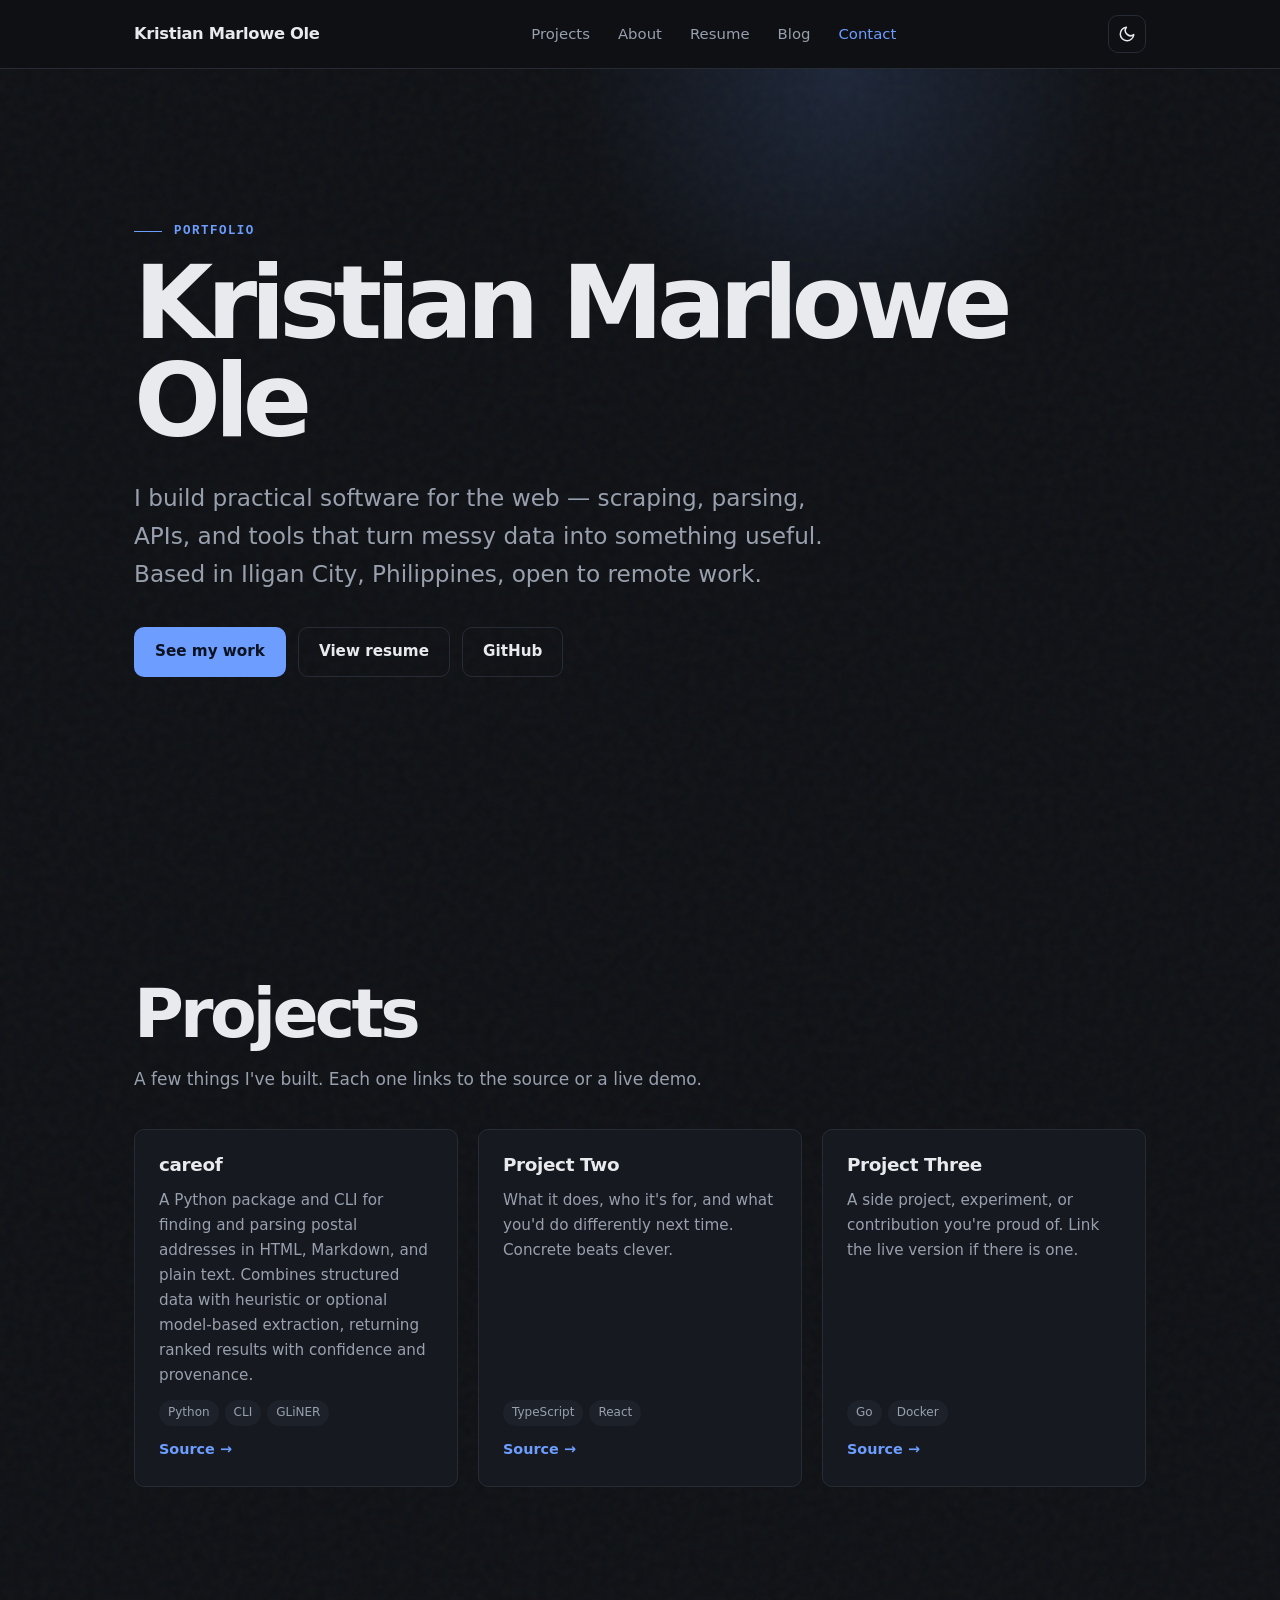
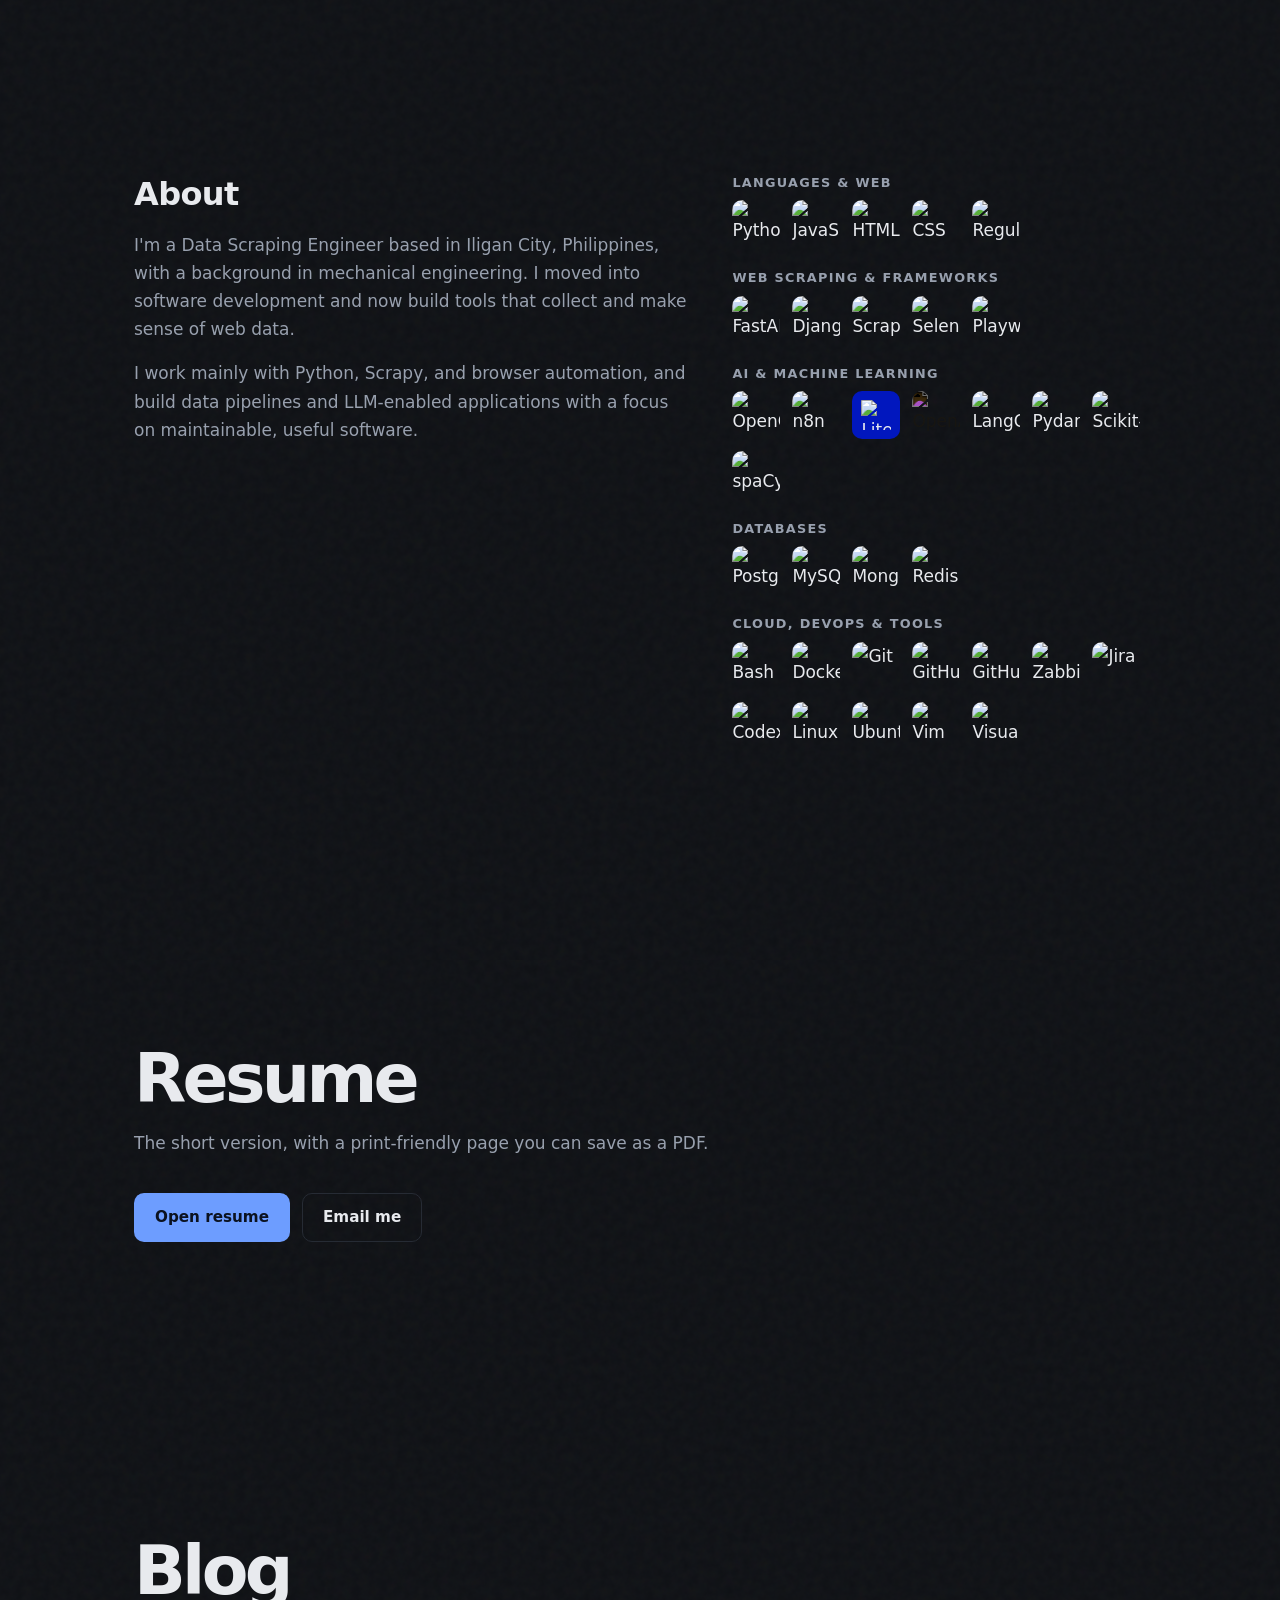
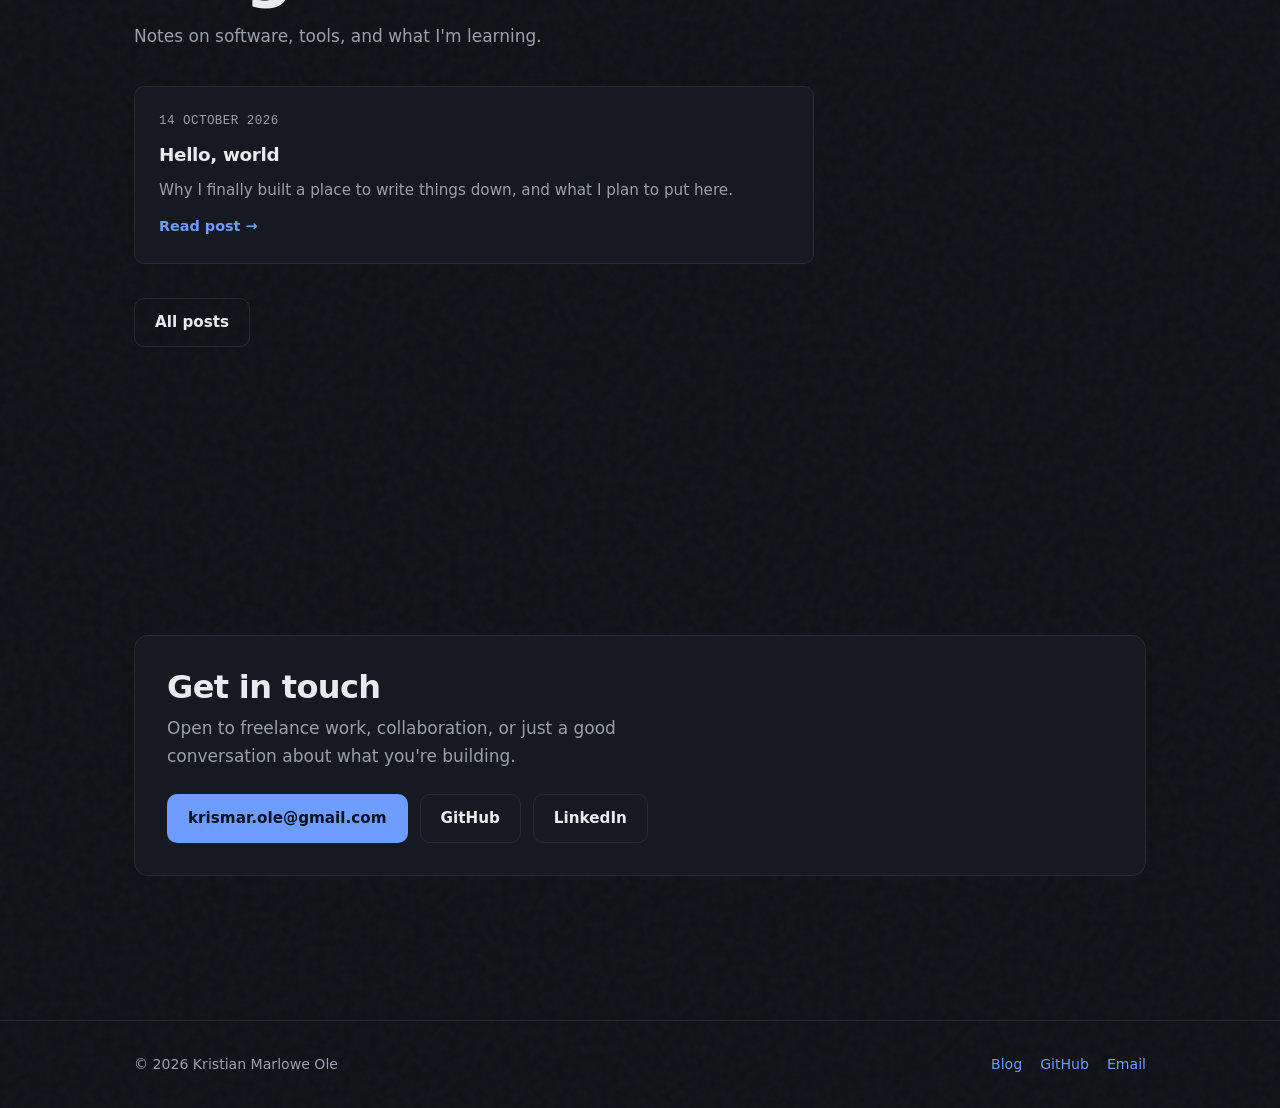
==== commit 4acfd931: "removed phone number" ====
--- a/index.html
+++ b/index.html
@@ -308,7 +308,6 @@
             </div>
             <div class="hero-actions" style="margin-top: 0">
               <a class="btn btn-primary" href="mailto:krismar.ole@gmail.com">krismar.ole@gmail.com</a>
-              <a class="btn btn-ghost" href="tel:+639752606059">+63 975 2606 059</a>
               <a class="btn btn-ghost" href="https://github.com/bisdak/">GitHub</a>
               <a class="btn btn-ghost" href="https://www.linkedin.com/in/kristian-marlowe-ole/">LinkedIn</a>
             </div>
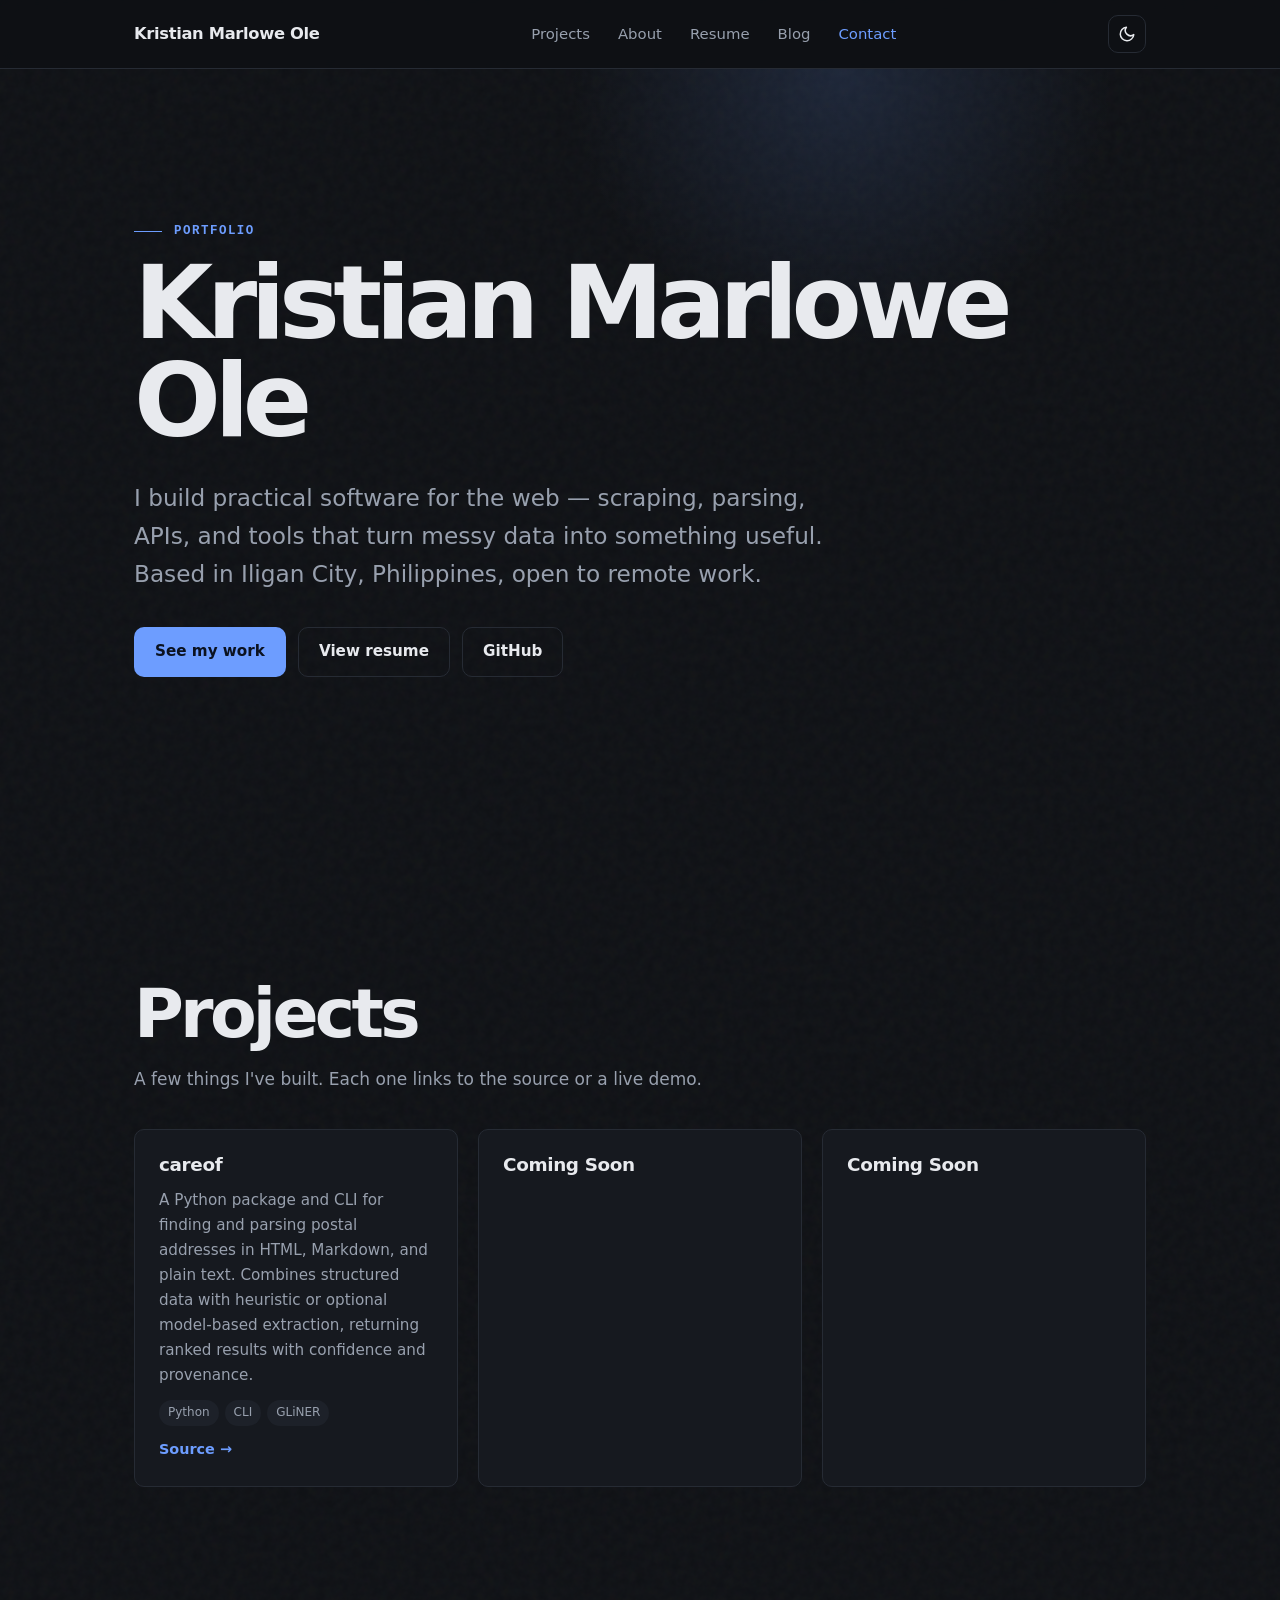
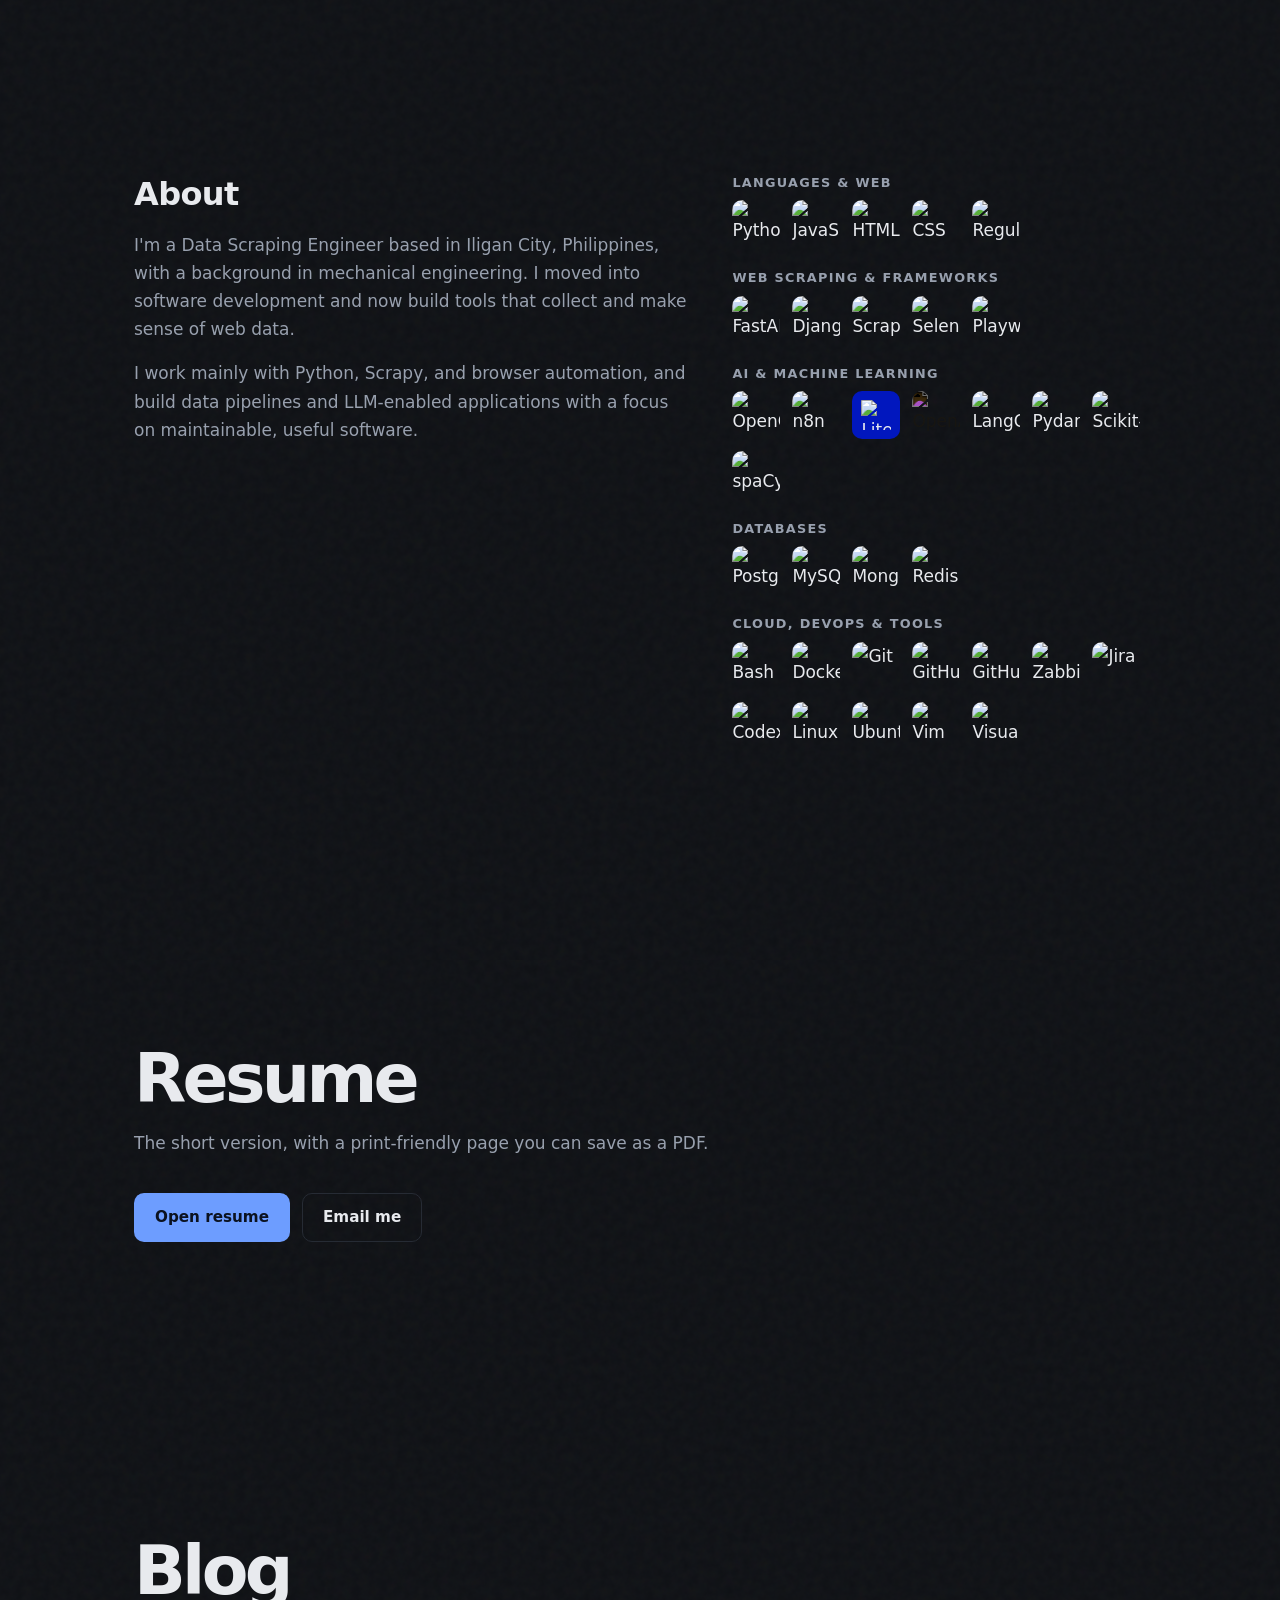
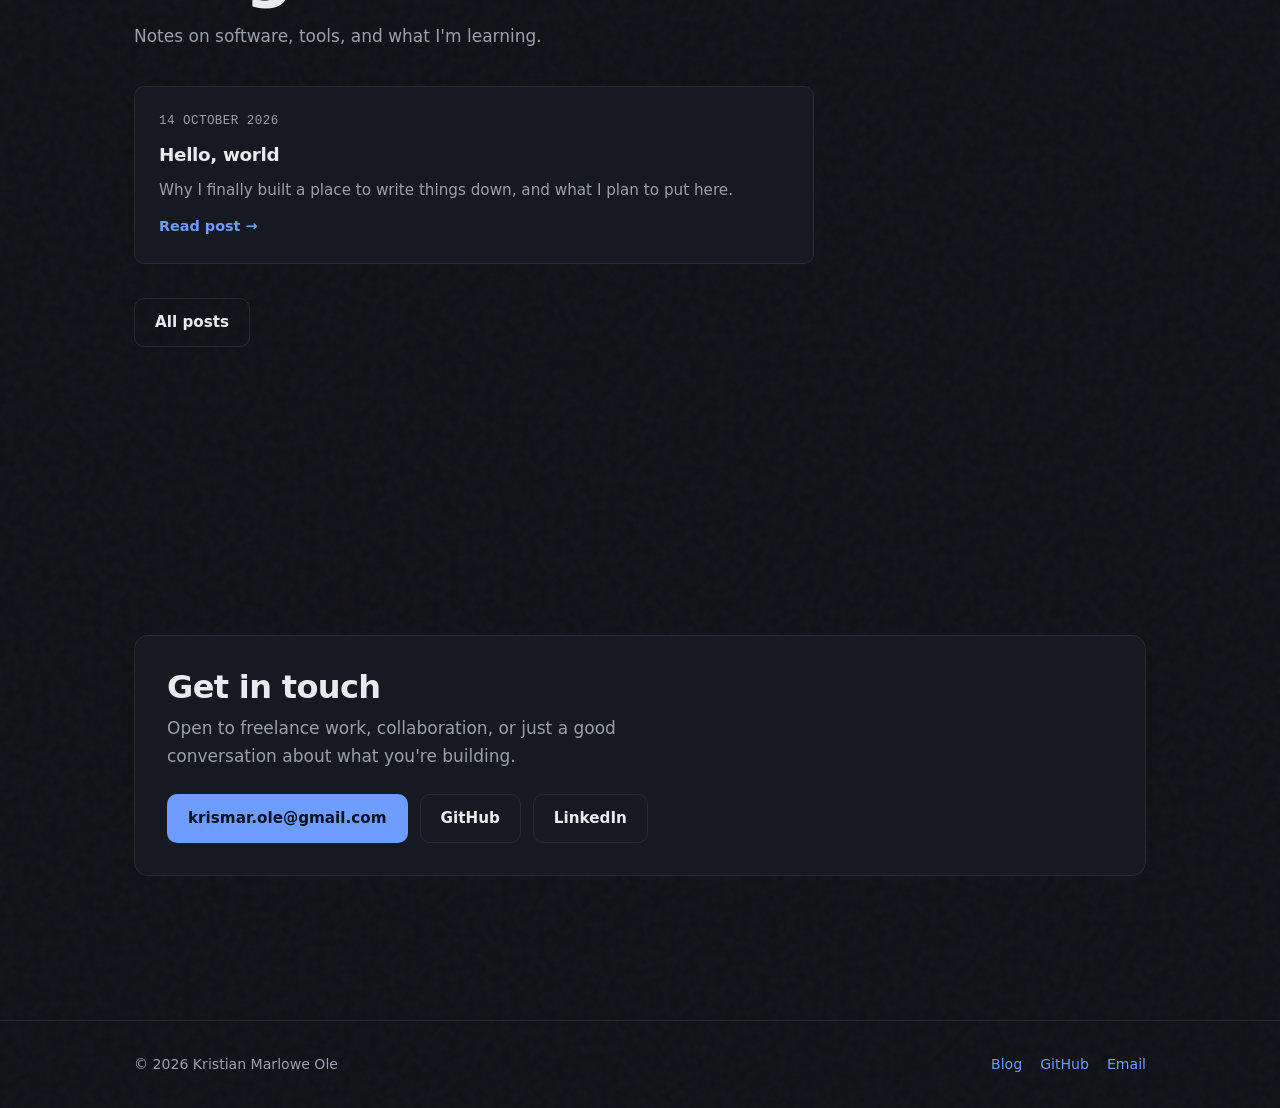
==== commit 5fde3a15: "projects comming soon" ====
--- a/index.html
+++ b/index.html
@@ -88,7 +88,7 @@
             <a class="btn btn-primary" href="#projects">See my work</a>
             <a class="btn btn-ghost" href="resume.html">View resume</a>
             <!-- TODO: point at your profile -->
-            <a class="btn btn-ghost" href="https://github.com/your-username">GitHub</a>
+            <a class="btn btn-ghost" href="https://github.com/bisdak">GitHub</a>
           </div>
         </div>
       </section>
@@ -130,41 +130,11 @@
             </article>
 
             <article class="card">
-              <h3>
-                <a href="https://github.com/your-username/project-two">
-                  Project Two
-                </a>
-              </h3>
-              <p>
-                What it does, who it's for, and what you'd do differently next
-                time. Concrete beats clever.
-              </p>
-              <ul class="tags">
-                <li>TypeScript</li>
-                <li>React</li>
-              </ul>
-              <div class="card-meta">
-                <a class="card-link" href="https://github.com/your-username/project-two">Source →</a>
-              </div>
+              <h3>Coming Soon</h3>
             </article>
 
             <article class="card">
-              <h3>
-                <a href="https://github.com/your-username/project-three">
-                  Project Three
-                </a>
-              </h3>
-              <p>
-                A side project, experiment, or contribution you're proud of.
-                Link the live version if there is one.
-              </p>
-              <ul class="tags">
-                <li>Go</li>
-                <li>Docker</li>
-              </ul>
-              <div class="card-meta">
-                <a class="card-link" href="https://github.com/your-username/project-three">Source →</a>
-              </div>
+              <h3>Coming Soon</h3>
             </article>
           </div>
         </div>
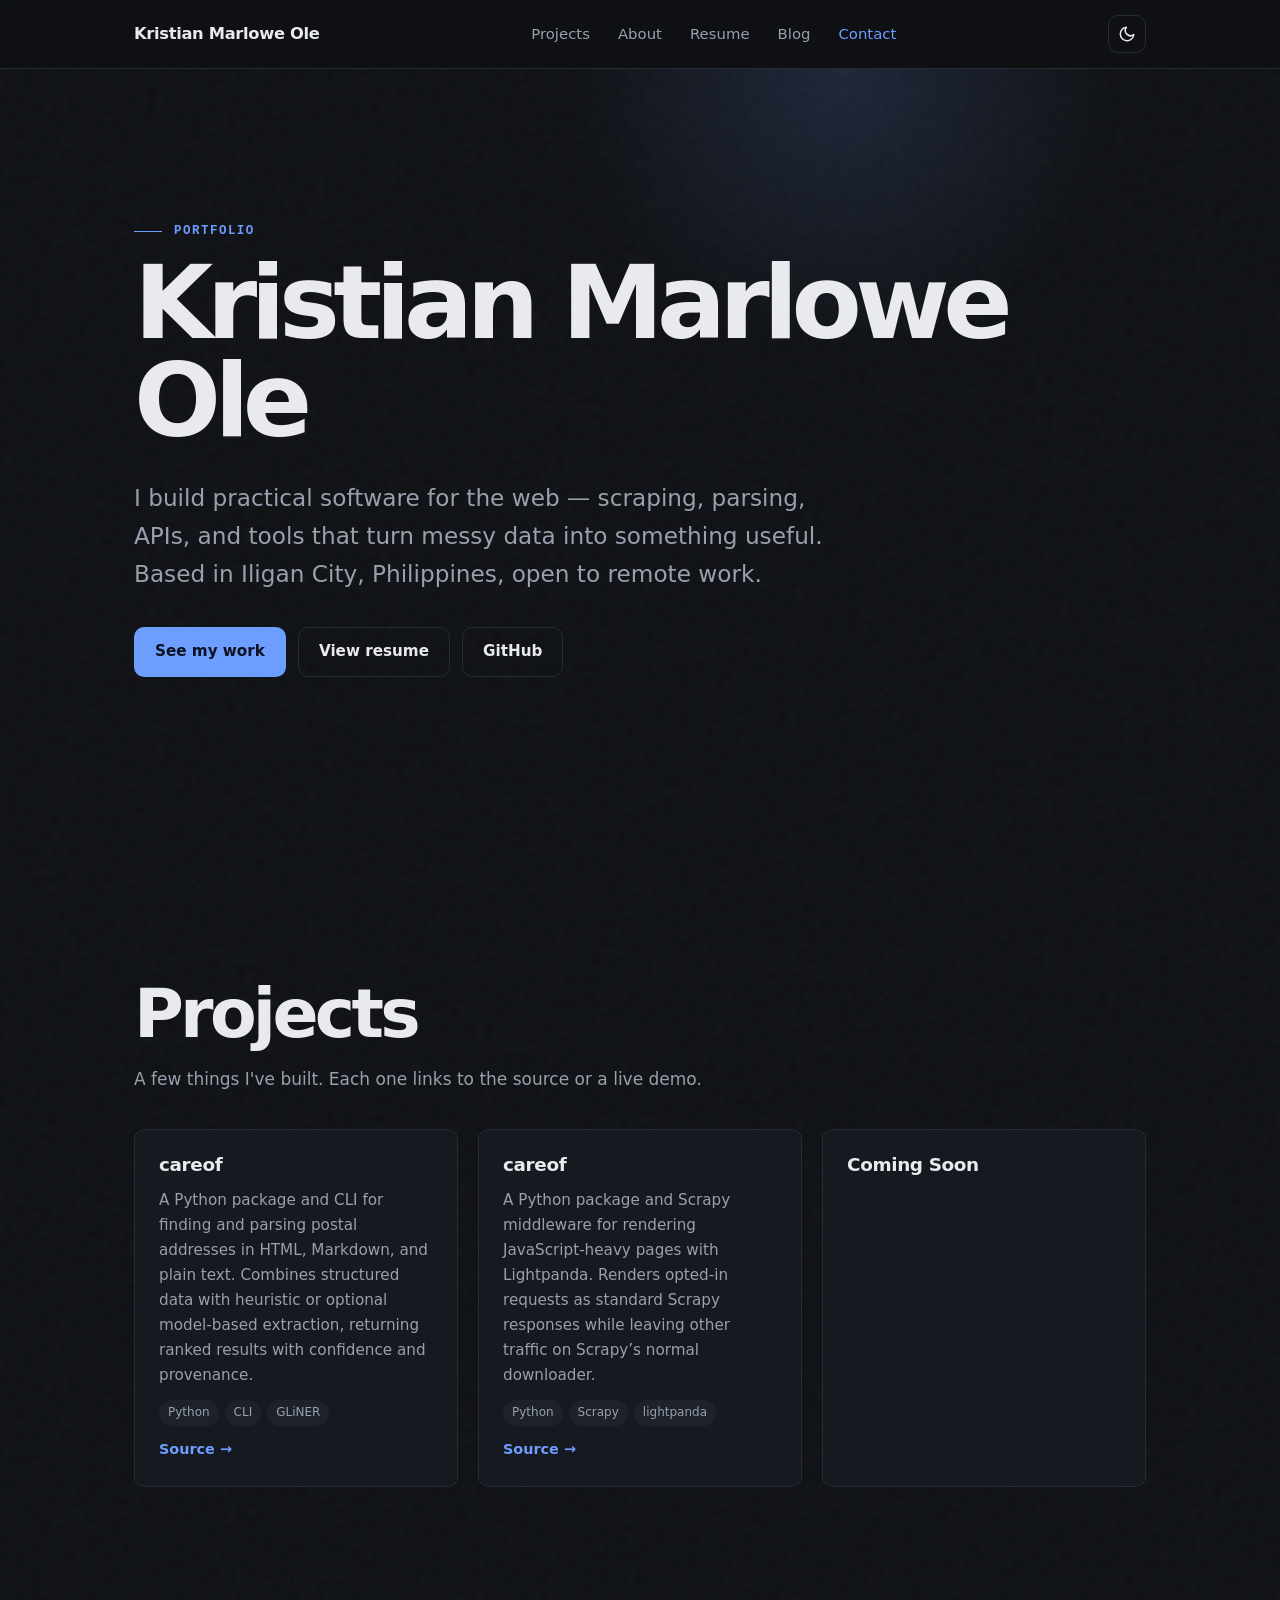
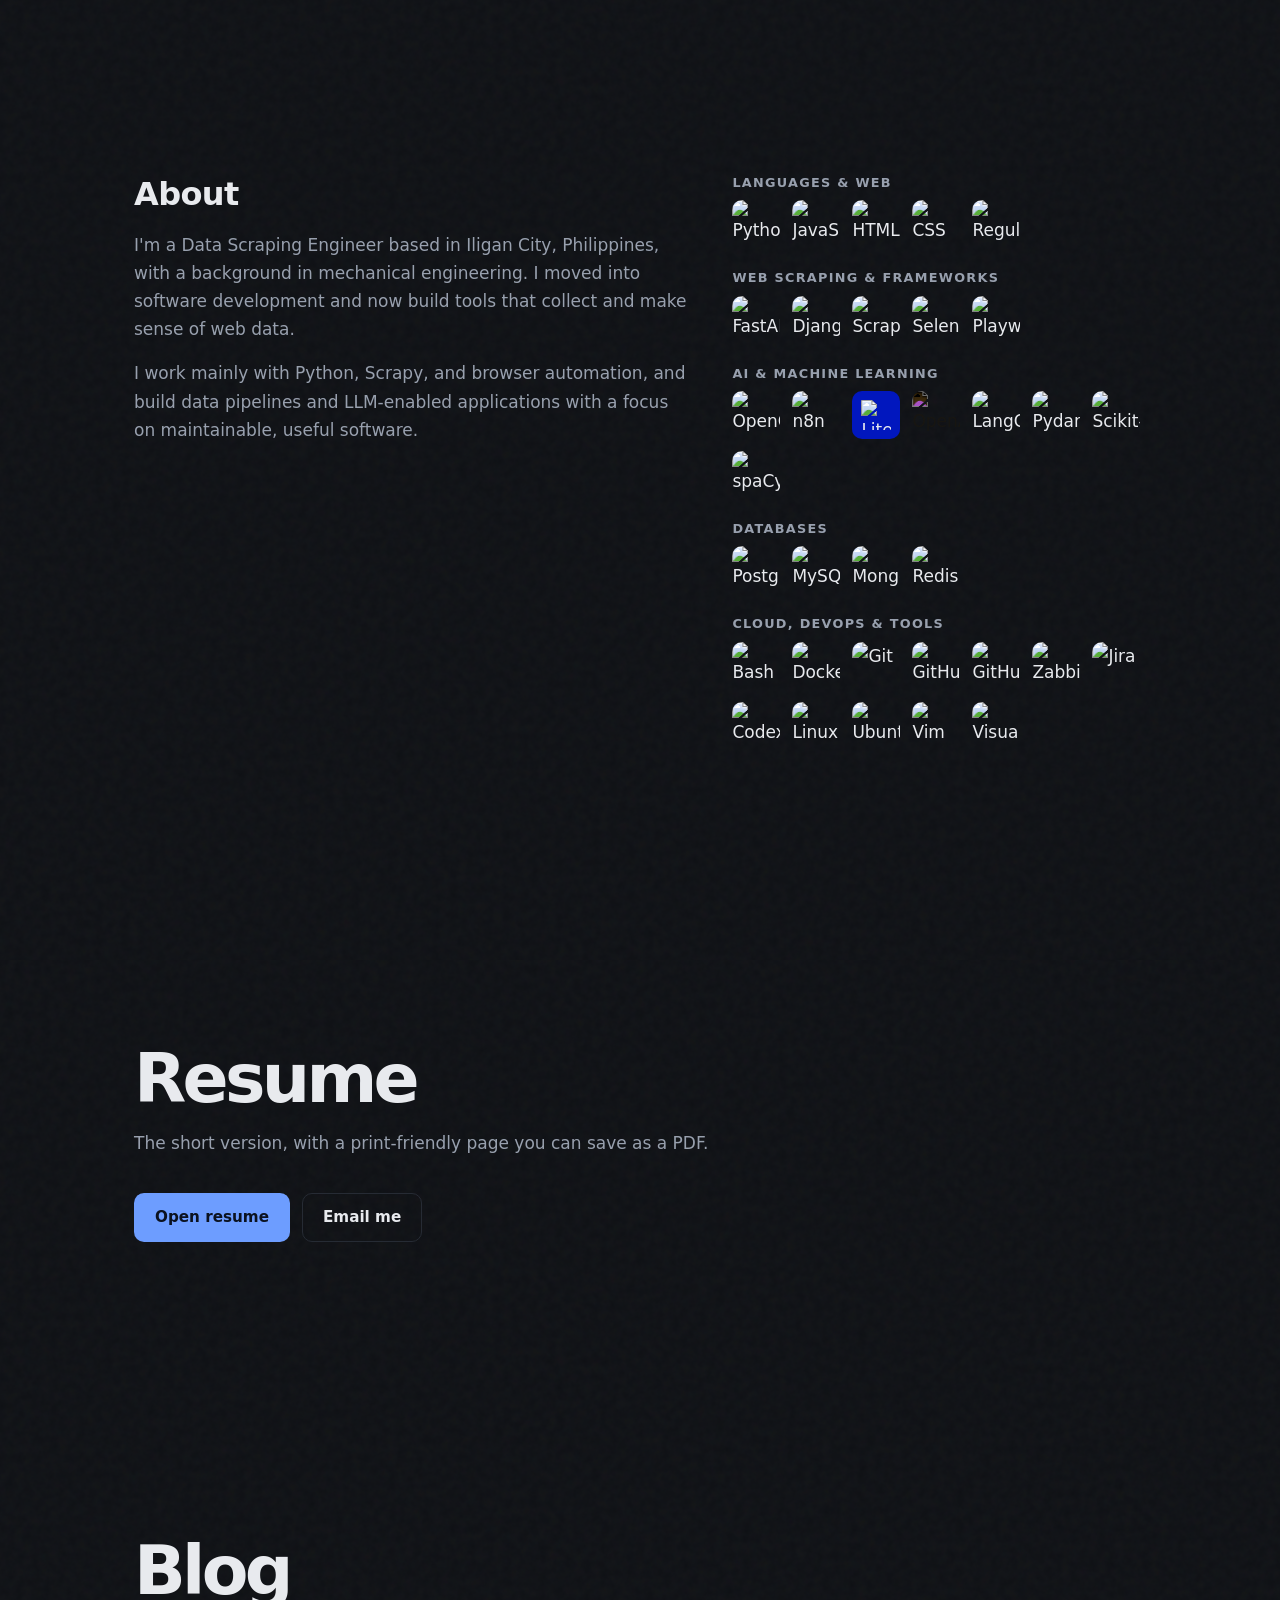
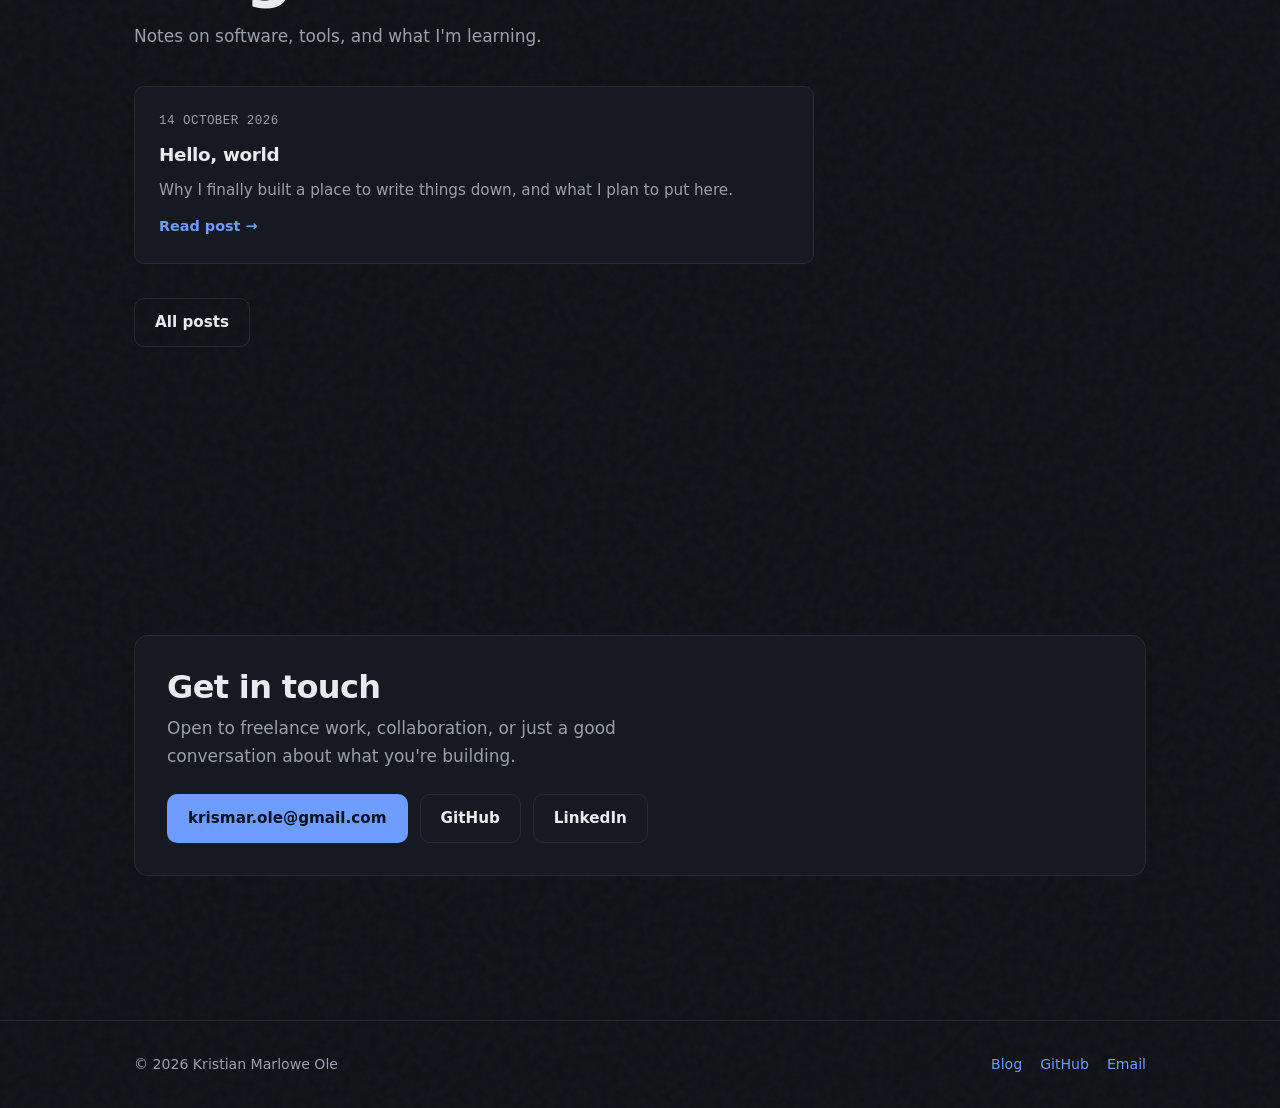
==== commit 33b2b0f4: "added new project" ====
--- a/index.html
+++ b/index.html
@@ -105,7 +105,6 @@
           </div>
 
           <div class="grid">
-            <!-- TODO: replace the remaining example cards with real projects. -->
             <article class="card">
               <h3>
                 <a href="https://github.com/bisdak/careof">
@@ -130,7 +129,25 @@
             </article>
 
             <article class="card">
-              <h3>Coming Soon</h3>
+              <h3>
+                <a href="https://github.com/bisdak/scrapy-lightpanda">
+                  careof
+                </a>
+              </h3>
+              <p>
+		A Python package and Scrapy middleware for rendering 
+		JavaScript-heavy pages with Lightpanda. 
+		Renders opted-in requests as standard Scrapy responses 
+		while leaving other traffic on Scrapy’s normal downloader.
+              </p>
+              <ul class="tags">
+                <li>Python</li>
+                <li>Scrapy</li>
+                <li>lightpanda</li>
+              </ul>
+              <div class="card-meta">
+                <a class="card-link" href="https://github.com/bisdak/scrapy-lightpanda">Source →</a>
+              </div>
             </article>
 
             <article class="card">
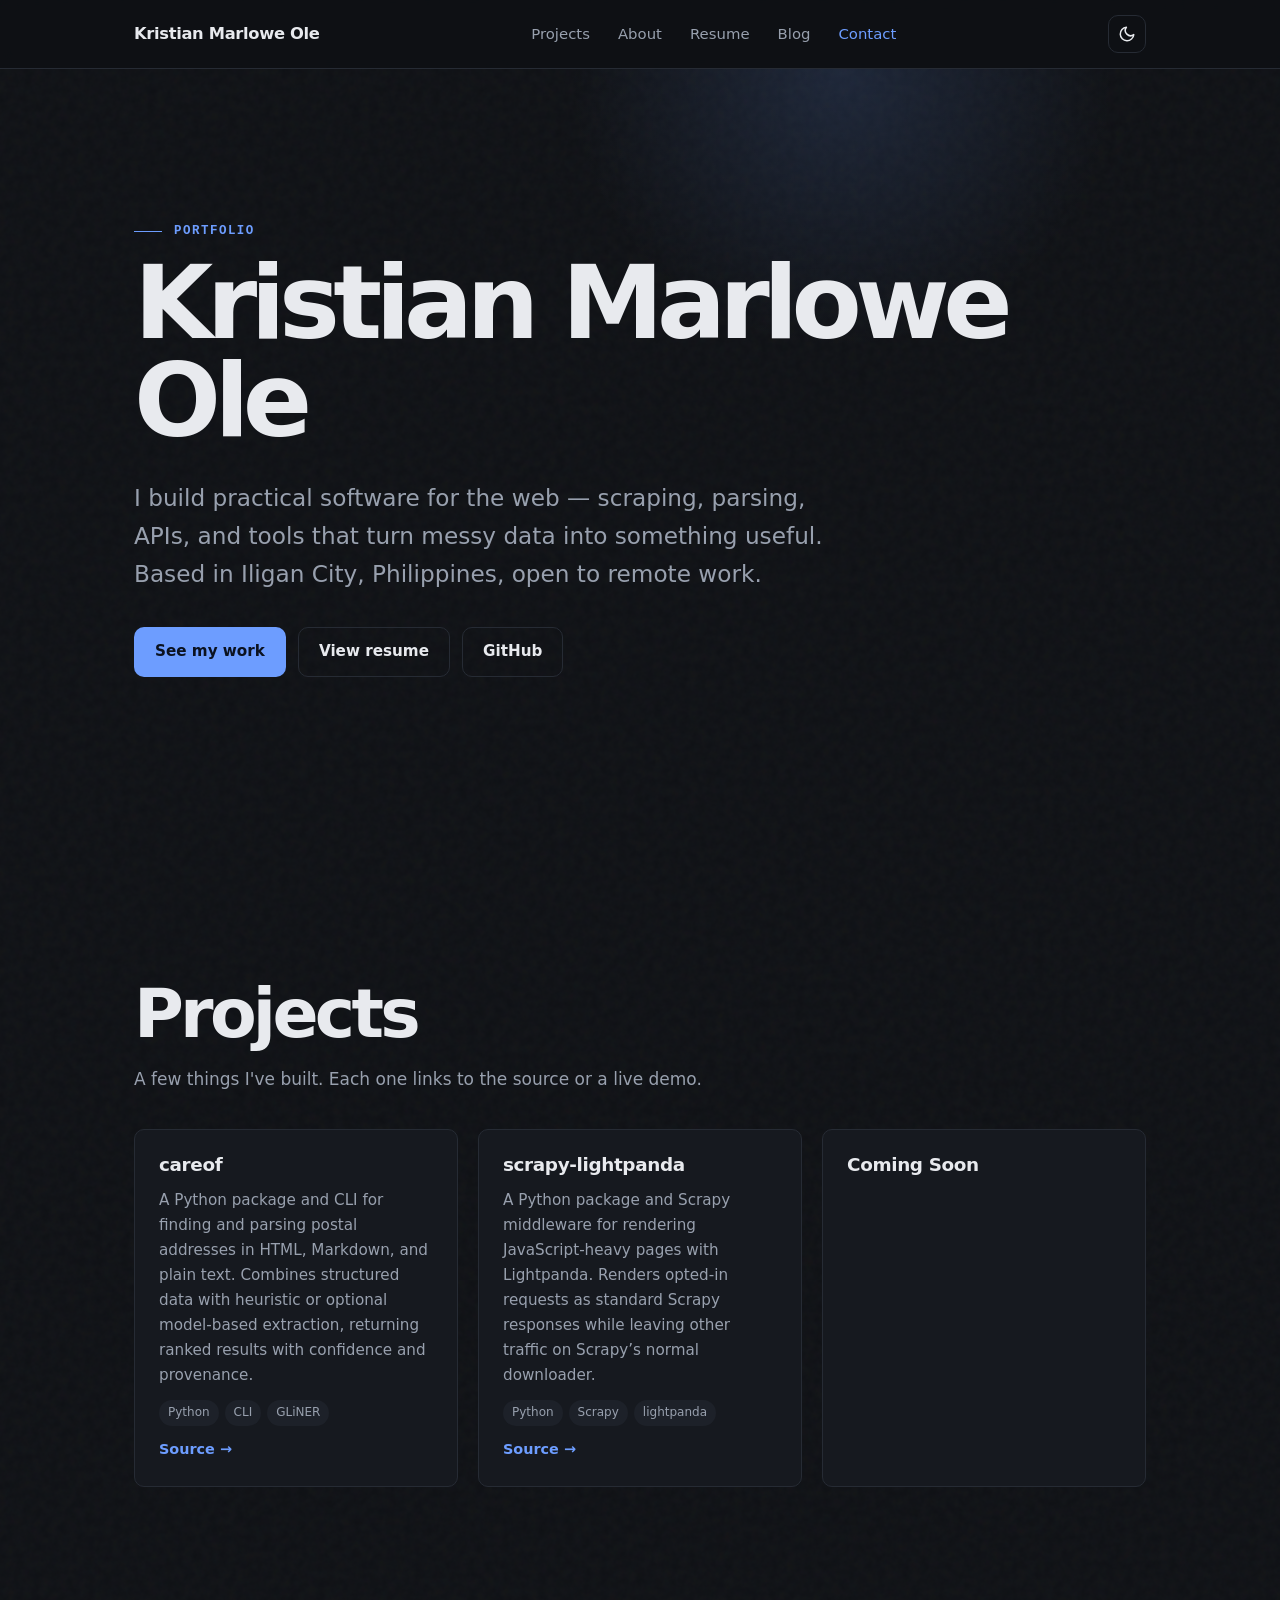
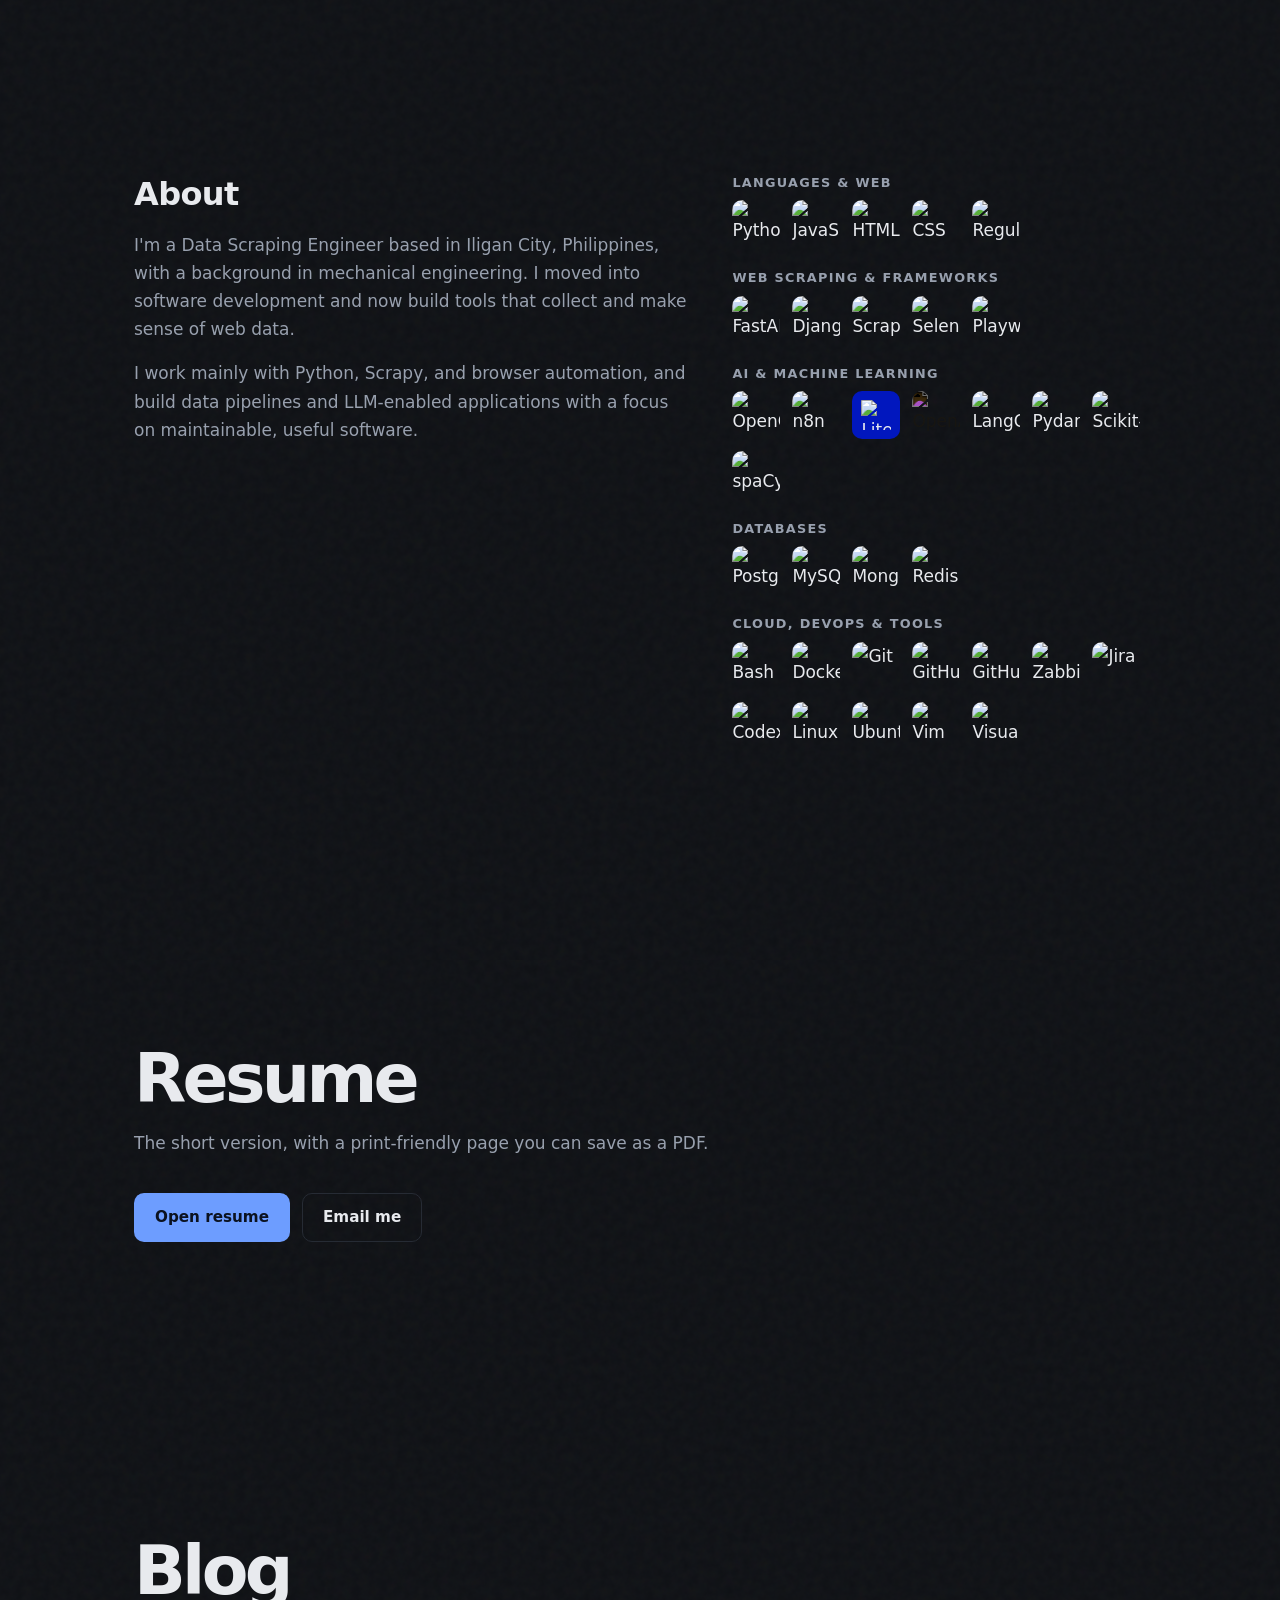
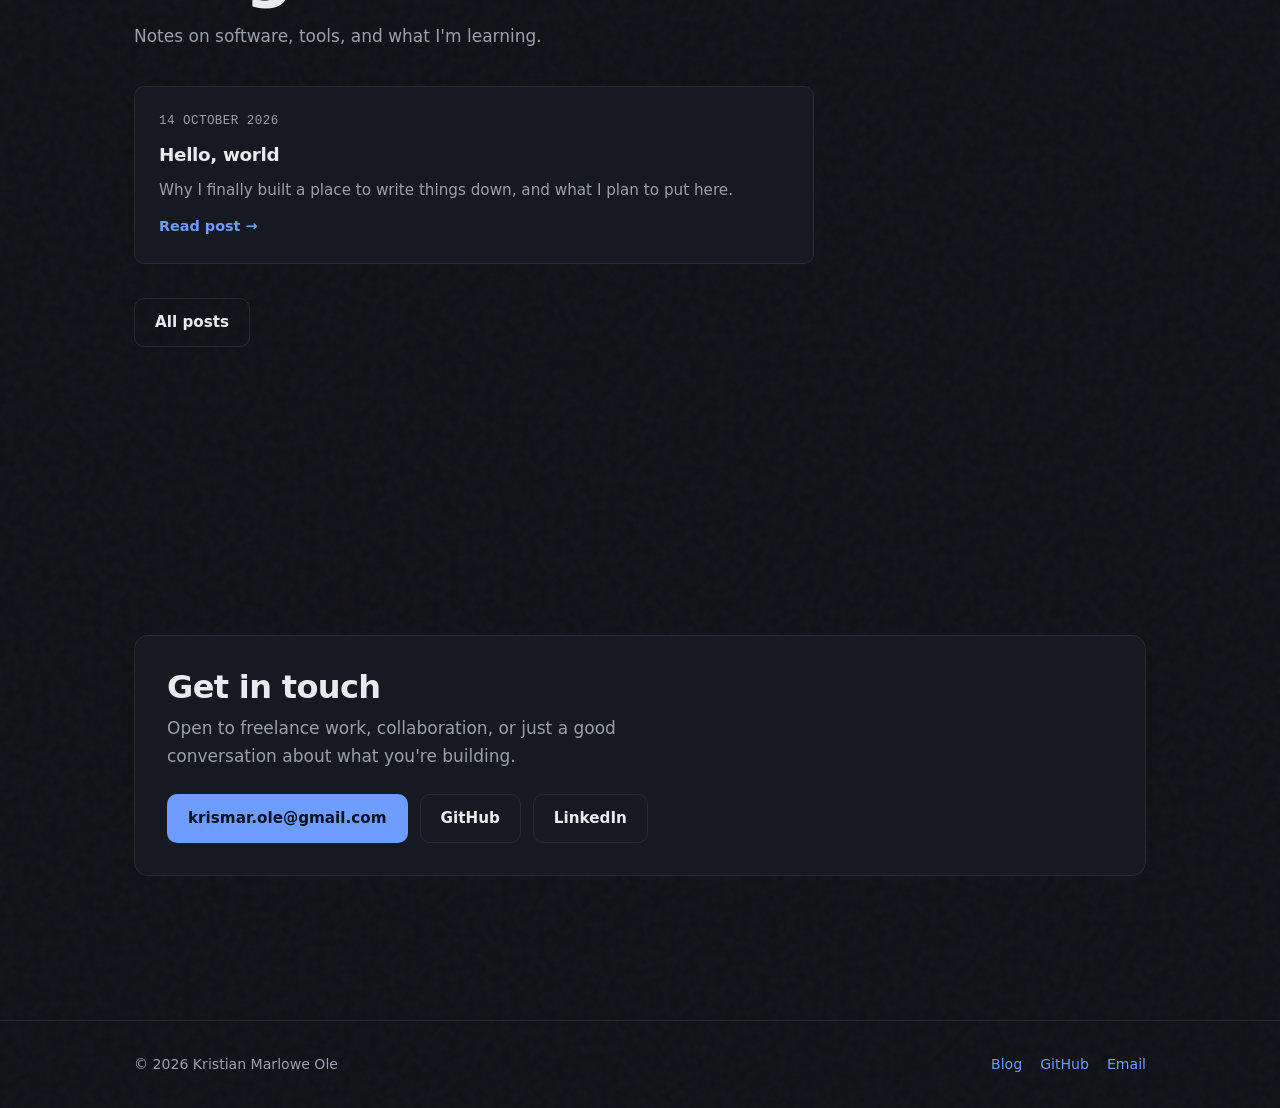
==== commit ebf6b113: "fixed project name" ====
--- a/index.html
+++ b/index.html
@@ -131,7 +131,7 @@
             <article class="card">
               <h3>
                 <a href="https://github.com/bisdak/scrapy-lightpanda">
-                  careof
+                  scrapy-lightpanda
                 </a>
               </h3>
               <p>
